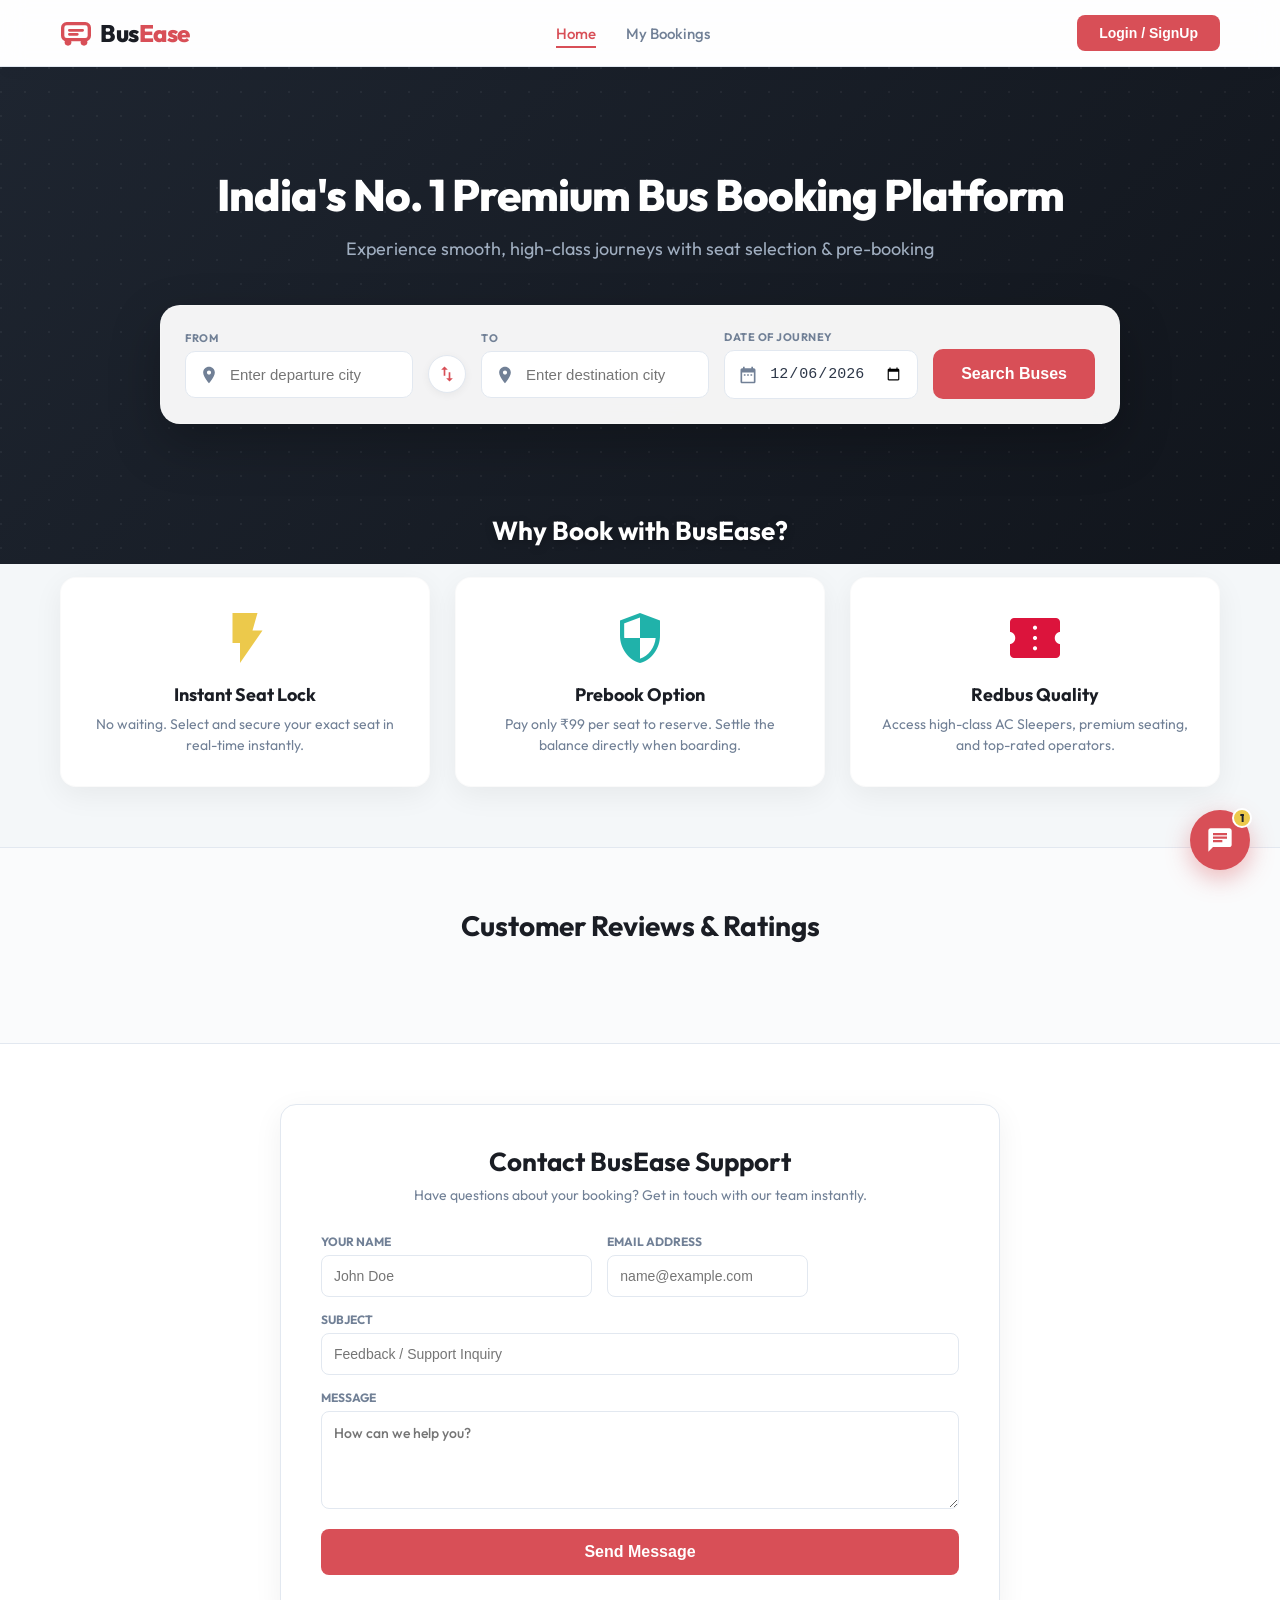
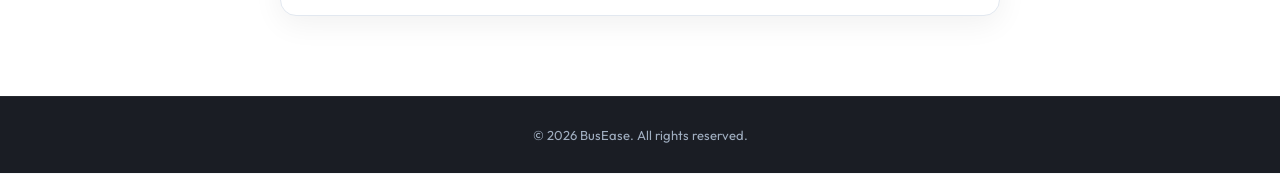
==== src/main/resources/static/index.html @ 478fc061 "Initial commit: BusEase Bus Booking System" ====
<!DOCTYPE html>
<html lang="en">

<head>
    <meta charset="UTF-8">
    <meta name="viewport" content="width=device-width, initial-scale=1.0">
    <title>BusEase | Premium Bus Booking & Reservations</title>
    <link rel="icon" type="image/svg+xml" href="data:image/svg+xml,%3Csvg xmlns='http://www.w3.org/2000/svg' viewBox='0 0 24 24'%3E%3Crect x='2' y='5' width='20' height='12' rx='3' fill='none' stroke='%23d84f57' stroke-width='2.5'/%3E%3Ccircle cx='6' cy='19' r='2.5' fill='%23d84f57'/%3E%3Ccircle cx='18' cy='19' r='2.5' fill='%23d84f57'/%3E%3Cpath d='M7 10h10M7 13h6' stroke='%23d84f57' stroke-width='2' stroke-linecap='round'/%3E%3C/svg%3E" />
    <!-- Google Fonts -->
    <link rel="preconnect" href="https://fonts.googleapis.com">
    <link rel="preconnect" href="https://fonts.gstatic.com" crossorigin>
    <link href="https://fonts.googleapis.com/css2?family=Outfit:wght@300;400;500;600;700;800&display=swap"
        rel="stylesheet">
    <link rel="stylesheet" href="style.css">
    <link rel="stylesheet"
        href="https://fonts.googleapis.com/css2?family=Material+Symbols+Outlined:opsz,wght,FILL,GRAD@20..48,100..700,0..1,-50..200" />
</head>

<body>
    <!-- Premium Glowing Top Bar -->
    <header class="main-header">
        <div class="header-container">
            <div class="logo" onclick="app.showView('home')">
                <svg viewBox="0 0 24 24" width="32" height="32" class="logo-icon">
                    <rect x="2" y="5" width="20" height="12" rx="3" fill="none" stroke="currentColor"
                        stroke-width="2.5" />
                    <circle cx="6" cy="19" r="2.5" fill="currentColor" />
                    <circle cx="18" cy="19" r="2.5" fill="currentColor" />
                    <path d="M7 10h10M7 13h6" stroke="currentColor" stroke-width="2" stroke-linecap="round" />
                </svg>
                <span class="logo-text">Bus<span>Ease</span></span>
            </div>

            <nav class="nav-links">
                <a href="#" class="nav-link active" onclick="app.showView('home')">Home</a>
                <a href="#" class="nav-link" onclick="app.showView('my-bookings')">My Bookings</a>
                <a href="#" class="nav-link admin-link" id="admin-nav-link" onclick="app.showView('admin-dashboard')"
                    style="display: none;">Admin Portal</a>
            </nav>

            <div class="user-menu" id="user-menu-area">
                <button class="btn btn-primary" onclick="app.openAuthModal('login')">Login / SignUp</button>
            </div>
        </div>
    </header>

    <!-- Main Dynamic Content Area -->
    <main id="app-container">

        <!-- ================= HOME / SEARCH VIEW ================= -->
        <section id="view-home" class="app-view active">
            <div class="hero-section">
                <div class="hero-bg-overlay"></div>
                <div class="hero-content">
                    <h1>India's No. 1 Premium Bus Booking Platform</h1>
                    <p>Experience smooth, high-class journeys with seat selection & pre-booking</p>

                    <!-- Search Widget -->
                    <div class="search-widget-wrapper">
                        <form id="search-form" class="search-form" onsubmit="app.handleSearch(event)">
                            <div class="search-input-group">
                                <label for="search-from">From</label>
                                <div class="input-with-icon">
                                    <svg viewBox="0 0 24 24" class="input-icon">
                                        <path
                                            d="M12 2C8.13 2 5 5.13 5 9c0 5.25 7 13 7 13s7-7.75 7-13c0-3.87-3.13-7-7-7zm0 9.5c-1.38 0-2.5-1.12-2.5-2.5s1.12-2.5 2.5-2.5 2.5 1.12 2.5 2.5-1.12 2.5-2.5 2.5z"
                                            fill="currentColor" />
                                    </svg>
                                    <input type="text" id="search-from" placeholder="Enter departure city"
                                        autocomplete="off" required>
                                </div>
                                <div id="from-suggestions" class="suggestions-dropdown"></div>
                            </div>

                            <div class="search-swap-btn" onclick="app.swapCities()">
                                <svg viewBox="0 0 24 24" width="20" height="20">
                                    <path d="M16 17.01V10h-2v7.01h-3L15 21l4-3.99h-3zM9 3L5 6.99h3V14h2V6.99h3L9 3z"
                                        fill="currentColor" />
                                </svg>
                            </div>

                            <div class="search-input-group">
                                <label for="search-to">To</label>
                                <div class="input-with-icon">
                                    <svg viewBox="0 0 24 24" class="input-icon">
                                        <path
                                            d="M12 2C8.13 2 5 5.13 5 9c0 5.25 7 13 7 13s7-7.75 7-13c0-3.87-3.13-7-7-7zm0 9.5c-1.38 0-2.5-1.12-2.5-2.5s1.12-2.5 2.5-2.5 2.5 1.12 2.5 2.5-1.12 2.5-2.5 2.5z"
                                            fill="currentColor" />
                                    </svg>
                                    <input type="text" id="search-to" placeholder="Enter destination city"
                                        autocomplete="off" required>
                                </div>
                                <div id="to-suggestions" class="suggestions-dropdown"></div>
                            </div>

                            <div class="search-input-group">
                                <label for="search-date">Date of Journey</label>
                                <div class="input-with-icon">
                                    <svg viewBox="0 0 24 24" class="input-icon">
                                        <path
                                            d="M9 11H7v2h2v-2zm4 0h-2v2h2v-2zm4 0h-2v2h2v-2zm2-7h-1V2h-2v2H8V2H6v2H5c-1.11 0-1.99.9-1.99 2L3 20c0 1.1.89 2 2 2h14c1.1 0 2-.9 2-2V6c0-1.1-.9-2-2-2zm0 16H5V9h14v11z"
                                            fill="currentColor" />
                                    </svg>
                                    <input type="date" id="search-date" required>
                                </div>
                            </div>

                            <button type="submit" class="btn btn-search">Search Buses</button>
                        </form>
                    </div>
                </div>
            </div>

            <!-- Features / Offers Section -->
            <div class="offers-container">
                <h2 class="section-title">Why Book with BusEase?</h2>
                <div class="features-grid">
                    <div class="feature-card">
                        <span class="material-symbols-outlined feature-icon icon-flash">
                            flash_on
                        </span>
                        <h3>Instant Seat Lock</h3>
                        <p>No waiting. Select and secure your exact seat in real-time instantly.</p>
                    </div>
                    <div class="feature-card">
                        <span class="material-symbols-outlined feature-icon icon-security">
                            security
                        </span>
                        <h3>Prebook Option</h3>
                        <p>Pay only ₹99 per seat to reserve. Settle the balance directly when boarding.</p>
                    </div>
                    <div class="feature-card">
                        <span class="material-symbols-outlined feature-icon icon-quality">
                            confirmation_number
                        </span>
                        <h3>Redbus Quality</h3>
                        <p>Access high-class AC Sleepers, premium seating, and top-rated operators.</p>
                    </div>
                </div>
            </div>

            <!-- Testimonials Section -->
            <div class="testimonials-section">
                <h2 class="home-section-title">Customer Reviews & Ratings</h2>
                <div class="testimonials-slider" id="homepage-feedback-list">
                    <!-- Populated dynamically from API -->
                </div>
            </div>

            <!-- Contact Us Section -->
            <div class="contact-section">
                <div class="contact-card glass-card">
                    <div class="contact-header">
                        <h2>Contact BusEase Support</h2>
                        <p>Have questions about your booking? Get in touch with our team instantly.</p>
                    </div>
                    <form onsubmit="app.handleContactSubmit(event)">
                        <div class="form-grid">
                            <div class="form-group">
                                <label>Your Name</label>
                                <input type="text" id="contact-name" placeholder="John Doe" required>
                            </div>
                            <div class="form-group">
                                <label>Email Address</label>
                                <input type="email" id="contact-user-email" placeholder="name@example.com" required>
                            </div>
                        </div>
                        <div class="form-group" style="margin-top: 15px;">
                            <label>Subject</label>
                            <input type="text" id="contact-subject" placeholder="Feedback / Support Inquiry" required>
                        </div>
                        <div class="form-group" style="margin-top: 15px;">
                            <label>Message</label>
                            <textarea id="contact-message" rows="4" placeholder="How can we help you?" required
                                style="width: 100%; padding: 12px; border-radius: 8px; border: 1px solid var(--border-color); font-family: inherit; font-size: 14px; font-weight: 500; color: var(--text-main); outline: none;"></textarea>
                        </div>
                        <button type="submit" class="btn btn-primary btn-block" style="margin-top: 20px;">Send
                            Message</button>
                    </form>
                </div>
            </div>
        </section>

        <!-- ================= SEARCH RESULTS VIEW ================= -->
        <section id="view-results" class="app-view">
            <div class="results-page-container">
                <!-- Filters Sidebar -->
                <aside class="filters-sidebar">
                    <div class="sidebar-header">
                        <h3>Filters</h3>
                        <button class="btn-clear-filters" onclick="app.clearFilters()">Clear All</button>
                    </div>

                    <div class="filter-group">
                        <h4>Departure Time</h4>
                        <label class="checkbox-container">Night / Early Morning (12 AM - 6 AM)
                            <input type="checkbox" value="night" class="filter-time" onchange="app.applyFilters()">
                            <span class="checkmark"></span>
                        </label>
                        <label class="checkbox-container">Morning Session (6 AM - 12 PM)
                            <input type="checkbox" value="morning" class="filter-time" onchange="app.applyFilters()">
                            <span class="checkmark"></span>
                        </label>
                        <label class="checkbox-container">Afternoon Session (12 PM - 6 PM)
                            <input type="checkbox" value="afternoon" class="filter-time" onchange="app.applyFilters()">
                            <span class="checkmark"></span>
                        </label>
                        <label class="checkbox-container">Evening Session (6 PM - 12 AM)
                            <input type="checkbox" value="evening" class="filter-time" onchange="app.applyFilters()">
                            <span class="checkmark"></span>
                        </label>
                    </div>

                    <div class="filter-group">
                        <h4>Bus Class</h4>
                        <label class="checkbox-container">AC Sleeper
                            <input type="checkbox" value="A/C Sleeper" class="filter-type"
                                onchange="app.applyFilters()">
                            <span class="checkmark"></span>
                        </label>
                        <label class="checkbox-container">AC Seater
                            <input type="checkbox" value="A/C Seater" class="filter-type" onchange="app.applyFilters()">
                            <span class="checkmark"></span>
                        </label>
                        <label class="checkbox-container">Non-AC Sleeper
                            <input type="checkbox" value="Non-A/C Sleeper" class="filter-type"
                                onchange="app.applyFilters()">
                            <span class="checkmark"></span>
                        </label>
                        <label class="checkbox-container">Non-AC Seater
                            <input type="checkbox" value="Non-A/C Seater" class="filter-type"
                                onchange="app.applyFilters()">
                            <span class="checkmark"></span>
                        </label>
                    </div>

                    <div class="filter-group">
                        <h4>Bus Operators</h4>
                        <div id="operator-filter-list">
                            <!-- Populated dynamically -->
                        </div>
                    </div>

                    <div class="filter-group">
                        <h4>Price Range</h4>
                        <input type="range" id="filter-price-slider" min="300" max="3000" step="50" value="3000"
                            oninput="app.updatePriceDisplay(this.value)" onchange="app.applyFilters()">
                        <div class="price-display-wrapper">
                            <span>₹300</span>
                            <span id="price-limit-label">₹3000</span>
                        </div>
                    </div>
                </aside>

                <!-- Search Result List -->
                <div class="results-main">
                    <div class="results-meta">
                        <h2 id="results-heading">Buses from Source to Destination</h2>
                        <span id="results-count">0 buses found</span>
                    </div>

                    <div id="bus-list" class="bus-list">
                        <!-- Bus Cards will be injected dynamically -->
                    </div>
                </div>
            </div>
        </section>

        <!-- ================= BOOKING & DETAILS VIEW ================= -->
        <section id="view-booking" class="app-view">
            <div class="booking-page-container">
                <div class="booking-left">
                    <!-- Passenger Info Card -->
                    <div class="glass-card passenger-info-card">
                        <h2>Passenger Details</h2>
                        <p class="subtitle">Please enter name and age as printed on government ID card.</p>

                        <form id="booking-passenger-form">
                            <div id="passenger-inputs-container">
                                <!-- Passenger inputs dynamically generated here -->
                            </div>
                        </form>
                    </div>

                    <!-- Contact Details Card -->
                    <div class="glass-card contact-info-card">
                        <h2>Contact Details</h2>
                        <div class="form-grid">
                            <div class="form-group">
                                <label for="contact-email">Email Address</label>
                                <input type="email" id="contact-email" placeholder="email@example.com" required>
                            </div>
                            <div class="form-group">
                                <label for="contact-phone">Phone Number</label>
                                <input type="tel" id="contact-phone" placeholder="9876543210" required>
                            </div>
                        </div>
                    </div>

                    <!-- Booking Option/Payment type selection -->
                    <div class="glass-card booking-option-card">
                        <h2>Choose Booking Option</h2>
                        <div class="booking-option-grid">
                            <div class="booking-option-item active" id="opt-pay-full"
                                onclick="app.setBookingType('FULL')">
                                <div class="option-radio">
                                    <div class="radio-inner"></div>
                                </div>
                                <div class="option-details">
                                    <h3>Pay Full Amount</h3>
                                    <p>Pay 100% now via secure checkout. No outstanding bills.</p>
                                </div>
                            </div>

                            <div class="booking-option-item" id="opt-pay-prebook"
                                onclick="app.setBookingType('PREBOOK')">
                                <div class="option-radio">
                                    <div class="radio-inner"></div>
                                </div>
                                <div class="option-details">
                                    <h3>Prebook (Pay ₹99 / seat now)</h3>
                                    <p>Confirm booking with a small deposit. Settle balance on boarding.</p>
                                </div>
                            </div>
                        </div>
                    </div>
                </div>

                <div class="booking-right">
                    <!-- Fare Breakup Summary Card -->
                    <div class="glass-card fare-summary-card">
                        <h2>Fare Breakup</h2>
                        <div class="fare-row">
                            <span id="fare-base-label">Base Fare (1 Seat)</span>
                            <span id="fare-base-val">₹0.00</span>
                        </div>
                        <div class="fare-row">
                            <span>Taxes & GST (18%)</span>
                            <span id="fare-gst-val">₹0.00</span>
                        </div>
                        <div class="fare-row">
                            <span>Booking Fee</span>
                            <span id="fare-fee-val">₹25.00</span>
                        </div>

                        <div class="divider"></div>

                        <div class="fare-row total">
                            <span>Total Ticket Fare</span>
                            <span id="fare-total-val">₹0.00</span>
                        </div>

                        <!-- Coupon Discount Code Section -->
                        <div class="coupon-section-box">
                            <div class="divider" style="margin: 10px 0;"></div>
                            <div class="coupon-input-wrapper" style="display: flex; gap: 8px; margin-bottom: 10px;">
                                <input type="text" id="coupon-code-input" placeholder="Coupon Code"
                                    style="text-transform: uppercase; flex: 1; padding: 8px 12px; border-radius: 6px; border: 1px solid var(--border-color); font-size: 13px;">
                                <button class="btn btn-secondary" onclick="app.applyCouponCode()"
                                    style="padding: 8px 16px; font-size: 13px;">Apply</button>
                            </div>
                            <div id="coupon-applied-message" class="coupon-msg"
                                style="font-size: 12px; font-weight: 600; margin-bottom: 10px; display: none;"></div>
                            <div class="available-coupons" style="font-size: 11px; margin-top: 5px;">
                                <span
                                    style="font-weight: 700; color: var(--text-muted); display: block; margin-bottom: 4px;">Promo
                                    Codes:</span>
                                <div class="coupon-badges" style="display: flex; flex-wrap: wrap; gap: 6px;">
                                    <span class="coupon-badge" onclick="app.selectCoupon('FIRSTBUS')"
                                        style="background: #edf2f7; padding: 3px 8px; border-radius: 4px; cursor: pointer; color: var(--text-main); font-weight: 600; border: 1px dashed #cbd5e0;">FIRSTBUS</span>
                                    <span class="coupon-badge" onclick="app.selectCoupon('BUSEASE10')"
                                        style="background: #edf2f7; padding: 3px 8px; border-radius: 4px; cursor: pointer; color: var(--text-main); font-weight: 600; border: 1px dashed #cbd5e0;">BUSEASE10</span>
                                    <span class="coupon-badge" onclick="app.selectCoupon('SAVE150')"
                                        style="background: #edf2f7; padding: 3px 8px; border-radius: 4px; cursor: pointer; color: var(--text-main); font-weight: 600; border: 1px dashed #cbd5e0;">SAVE150</span>
                                </div>
                            </div>
                        </div>

                        <!-- Payment option details -->
                        <div class="prebook-breakdown" id="prebook-summary-box" style="display: none;">
                            <div class="fare-row highlight">
                                <span>Payable Now (Token)</span>
                                <span id="fare-payable-now">₹0.00</span>
                            </div>
                            <div class="fare-row outstanding">
                                <span>Pay on Boarding</span>
                                <span id="fare-payable-later">₹0.00</span>
                            </div>
                        </div>

                        <button class="btn btn-primary btn-block btn-pay" onclick="app.proceedToPayment()">Proceed to
                            Payment</button>
                    </div>
                </div>
            </div>
        </section>

        <!-- ================= MOCK PAYMENT GATEWAY ================= -->
        <div id="payment-gateway-modal" class="modal-overlay">
            <div class="payment-gateway-container">
                <div class="payment-gateway-header">
                    <div class="brand">
                        <svg viewBox="0 0 24 24" width="24" height="24" fill="none" stroke="currentColor"
                            stroke-width="2.5">
                            <path
                                d="M12 2C6.48 2 2 6.48 2 12s4.48 10 10 10 10-4.48 10-10S17.52 2 12 2zm1 15h-2v-6h2v6zm0-8h-2V7h2v2z" />
                        </svg>
                        <span>BusEasePay Secure Gateway</span>
                    </div>
                    <div class="amount-due">
                        <span>Amount to Pay</span>
                        <h2 id="payment-modal-amount">₹0.00</h2>
                    </div>
                </div>

                <div class="payment-body">
                    <!-- Left Tab Options -->
                    <div class="payment-tabs">
                        <div class="payment-tab active" onclick="app.switchPaymentTab('card')">💳 Credit / Debit Card
                        </div>
                        <div class="payment-tab" onclick="app.switchPaymentTab('upi')">📱 UPI / QR Code</div>
                        <div class="payment-tab" onclick="app.switchPaymentTab('net')">🏦 Net Banking</div>
                        <div class="payment-tab" onclick="app.switchPaymentTab('wallet')">💼 Wallets</div>
                    </div>

                    <!-- Right Tab Contents -->
                    <div class="payment-contents">
                        <!-- Card Form -->
                        <div class="payment-content active" id="pay-content-card">
                            <div class="credit-card-preview" id="credit-card-preview">
                                <div class="card-chip"></div>
                                <div class="card-number" id="card-preview-number">•••• •••• •••• ••••</div>
                                <div class="card-row">
                                    <div class="card-holder" id="card-preview-holder">NAME ON CARD</div>
                                    <div class="card-expiry" id="card-preview-expiry">MM/YY</div>
                                </div>
                            </div>

                            <form class="card-form" onsubmit="app.processPaymentSubmit(event)">
                                <div class="form-group">
                                    <label>Card Number</label>
                                    <input type="text" id="card-num-input" placeholder="4111 2222 3333 4444"
                                        maxlength="19" required oninput="app.updateCardPreviewNum(this.value)">
                                </div>
                                <div class="form-group">
                                    <label>Card Holder Name</label>
                                    <input type="text" id="card-name-input" placeholder="JOHN DOE" required
                                        oninput="app.updateCardPreviewName(this.value)">
                                </div>
                                <div class="form-grid">
                                    <div class="form-group">
                                        <label>Expiry Date</label>
                                        <input type="text" id="card-exp-input" placeholder="MM/YY" maxlength="5"
                                            required oninput="app.updateCardPreviewExpiry(this.value)">
                                    </div>
                                    <div class="form-group">
                                        <label>CVV</label>
                                        <input type="password" id="card-cvv-input" placeholder="•••" maxlength="3"
                                            required>
                                    </div>
                                </div>
                                <button type="submit" class="btn btn-success btn-block">Pay Securely</button>
                            </form>
                        </div>

                        <!-- UPI Tab -->
                        <div class="payment-content" id="pay-content-upi">
                            <div class="upi-box">
                                <p class="qr-info">Scan the QR code using any UPI App (GPay, PhonePe, Paytm)</p>
                                <div class="qr-code-wrapper"
                                    style="display:flex; justify-content:center; align-items:center; background:white; padding:15px; border-radius:12px; border:1px solid var(--border-color); width:200px; height:200px; margin: 0 auto 15px;">
                                    <img id="real-upi-qr" src="" alt="UPI QR Code"
                                        style="width:100%; height:100%; object-fit:contain;">
                                </div>
                                <div class="timer-box">
                                    <span>Session expires in</span>
                                    <span id="upi-timer" class="timer">01:59</span>
                                </div>
                                <div class="divider-text">OR</div>
                                <div class="form-group">
                                    <label>Enter UPI ID</label>
                                    <div class="input-action-group">
                                        <input type="text" id="upi-id-input" placeholder="username@upi">
                                        <button class="btn btn-success" onclick="app.verifyAndPayUPI()">Pay</button>
                                    </div>
                                </div>
                            </div>
                        </div>

                        <!-- Net Banking -->
                        <div class="payment-content" id="pay-content-net">
                            <h3>Popular Banks</h3>
                            <div class="bank-grid">
                                <div class="bank-item" onclick="app.selectBank('SBI')">🏦 SBI</div>
                                <div class="bank-item" onclick="app.selectBank('HDFC')">🏦 HDFC</div>
                                <div class="bank-item" onclick="app.selectBank('ICICI')">🏦 ICICI</div>
                                <div class="bank-item" onclick="app.selectBank('AXIS')">🏦 AXIS</div>
                            </div>
                            <button class="btn btn-success btn-block" onclick="app.processBankPayment()"
                                style="margin-top:20px;">Pay via Net Banking</button>
                        </div>

                        <!-- Wallets -->
                        <div class="payment-content" id="pay-content-wallet">
                            <h3>Select Wallet</h3>
                            <div class="wallet-grid">
                                <label class="wallet-item">
                                    <input type="radio" name="wallet-opt" value="Paytm" checked>
                                    <span>Paytm Wallet</span>
                                </label>
                                <label class="wallet-item">
                                    <input type="radio" name="wallet-opt" value="AmazonPay">
                                    <span>Amazon Pay</span>
                                </label>
                                <label class="wallet-item">
                                    <input type="radio" name="wallet-opt" value="Mobikwik">
                                    <span>Mobikwik</span>
                                </label>
                            </div>
                            <button class="btn btn-success btn-block" onclick="app.processWalletPayment()"
                                style="margin-top:20px;">Pay via Wallet</button>
                        </div>
                    </div>
                </div>
            </div>
        </div>

        <!-- ================= PAYMENT LOADER ================= -->
        <div id="payment-loader-modal" class="modal-overlay">
            <div class="loader-card">
                <div class="spinner-circle"></div>
                <h2 id="loader-title">Processing Payment...</h2>
                <p id="loader-desc">Please do not refresh the page or click back button.</p>
            </div>
        </div>

        <!-- ================= TICKET CONFIRMATION VIEW ================= -->
        <section id="view-ticket" class="app-view">
            <div class="ticket-page-container">
                <div class="success-banner">
                    <div class="success-icon">✓</div>
                    <h2>Booking Confirmed!</h2>
                    <p id="ticket-success-message">Your ticket has been booked successfully.</p>
                </div>

                <!-- Printable Ticket Card -->
                <div class="ticket-card-wrapper" id="printable-ticket">
                    <div class="ticket-top">
                        <div class="ticket-logo">
                            <span class="logo-text">Bus<span>Ease</span></span>
                        </div>
                        <div class="ticket-status-stamp" id="ticket-stamp-type">FULL PAYMENT</div>
                    </div>

                    <div class="ticket-journey-info">
                        <div class="city-box">
                            <h3 id="ticket-source">MUMBAI</h3>
                            <span id="ticket-dep-time">08:00 AM</span>
                        </div>
                        <div class="journey-arrow">
                            <span id="ticket-duration">3h 30m</span>
                            <div class="arrow-line"></div>
                        </div>
                        <div class="city-box right">
                            <h3 id="ticket-destination">PUNE</h3>
                            <span id="ticket-arr-time">11:30 AM</span>
                        </div>
                    </div>

                    <div class="divider-dashed"></div>

                    <div class="ticket-grid">
                        <div class="ticket-info-item">
                            <span>Travel Date</span>
                            <strong id="ticket-date">July 10, 2026</strong>
                        </div>
                        <div class="ticket-info-item">
                            <span>Bus Operator</span>
                            <strong id="ticket-bus-number">IN-45-XX-1122 (VRL Travels)</strong>
                        </div>
                        <div class="ticket-info-item">
                            <span>Booking ID</span>
                            <strong id="ticket-booking-id">BB-1002345</strong>
                        </div>
                        <div class="ticket-info-item">
                            <span>Payment Transaction ID</span>
                            <strong id="ticket-tx-id">TXN-4829103</strong>
                        </div>
                    </div>

                    <div class="divider-dashed"></div>

                    <div class="ticket-passenger-section">
                        <h4>Passenger & Seat Summary</h4>
                        <table class="passenger-ticket-table">
                            <thead>
                                <tr>
                                    <th>Name</th>
                                    <th>Age / Gender</th>
                                    <th>Seat Number</th>
                                </tr>
                            </thead>
                            <tbody id="ticket-passenger-rows">
                                <!-- Populated dynamically -->
                            </tbody>
                        </table>
                    </div>

                    <div class="divider-dashed"></div>

                    <div class="ticket-footer-calculations">
                        <div class="calc-row">
                            <span>Total Ticket Value</span>
                            <strong id="ticket-total-fare">₹0.00</strong>
                        </div>
                        <div class="calc-row">
                            <span>Paid Online</span>
                            <strong id="ticket-amount-paid" class="text-success">₹0.00</strong>
                        </div>
                        <div class="calc-row highlight" id="ticket-due-row" style="display: none;">
                            <span>Balance to pay on Boarding</span>
                            <strong id="ticket-amount-due" class="text-warning">₹0.00</strong>
                        </div>
                    </div>

                    <div class="ticket-barcode-section">
                        <div class="barcode-graphics">
                            <div class="bar"></div>
                            <div class="bar thin"></div>
                            <div class="bar"></div>
                            <div class="bar fat"></div>
                            <div class="bar thin"></div>
                            <div class="bar"></div>
                            <div class="bar fat"></div>
                            <div class="bar thin"></div>
                            <div class="bar"></div>
                            <div class="bar fat"></div>
                            <div class="bar thin"></div>
                            <div class="bar"></div>
                        </div>
                        <p class="ticket-instructions">Please show this ticket on your mobile device at the time of
                            boarding.</p>
                    </div>
                </div>

                <!-- Customer Feedback Form Section -->
                <div class="glass-card ticket-feedback-card" style="margin-top: 30px;" id="feedback-form-card">
                    <h3>Share Your Journey Experience</h3>
                    <p style="font-size:13px; color:var(--text-muted); margin-bottom:15px;">Your feedback helps us
                        maintain premium class services.</p>
                    <form onsubmit="app.handleFeedbackSubmit(event)">
                        <div class="rating-stars-input"
                            style="margin-bottom: 15px; display:flex; gap:8px; align-items:center;">
                            <span style="font-size:14px; font-weight:600; color:var(--text-muted);">Rating:</span>
                            <div class="stars-row"
                                style="display:flex; gap:4px; color:#e2e8f0; cursor:pointer; font-size:24px; line-height: 1;">
                                <span class="star-opt" data-rating="1" onclick="app.setRatingValue(1)"
                                    style="transition: color 0.2s;">★</span>
                                <span class="star-opt" data-rating="2" onclick="app.setRatingValue(2)"
                                    style="transition: color 0.2s;">★</span>
                                <span class="star-opt" data-rating="3" onclick="app.setRatingValue(3)"
                                    style="transition: color 0.2s;">★</span>
                                <span class="star-opt" data-rating="4" onclick="app.setRatingValue(4)"
                                    style="transition: color 0.2s;">★</span>
                                <span class="star-opt active" data-rating="5" onclick="app.setRatingValue(5)"
                                    style="transition: color 0.2s; color:#ecc94b;">★</span>
                            </div>
                            <input type="hidden" id="feedback-rating-val" value="5">
                        </div>
                        <div class="form-group">
                            <label>Write Comment</label>
                            <textarea id="feedback-comment-input" rows="3"
                                placeholder="Tell us about the driver comfort, timing cleanliness, etc..." required
                                style="width:100%; padding:10px; border-radius:6px; border:1px solid var(--border-color); font-family:inherit; outline:none; font-size:14px; font-weight: 500; color: var(--text-main);"></textarea>
                        </div>
                        <button type="submit" class="btn btn-primary"
                            style="margin-top: 15px; width:fit-content; padding: 10px 24px;">Submit Feedback</button>
                    </form>
                </div>

                <div class="ticket-actions">
                    <button class="btn btn-secondary" onclick="window.print()">🖨️ Print Ticket</button>
                    <button class="btn btn-primary" onclick="app.showView('home')">Book Another Ticket</button>
                </div>
            </div>
        </section>

        <!-- ================= USER PROFILE / BOOKINGS VIEW ================= -->
        <section id="view-my-bookings" class="app-view">
            <div class="dashboard-page-container">
                <div class="dashboard-sidebar">
                    <div class="user-profile-badge">
                        <div class="avatar" id="avatar-letters">JD</div>
                        <h3 id="profile-name">John Doe</h3>
                        <span id="profile-email">john@gmail.com</span>
                    </div>
                    <div class="dash-menu">
                        <div class="dash-menu-item active" onclick="app.switchDashTab('history')">🎟️ Booking History
                        </div>
                        <div class="dash-menu-item" onclick="app.logout()">logout</div>
                    </div>
                </div>

                <div class="dashboard-content">
                    <h2>My Booking History</h2>
                    <div id="booking-history-list" class="booking-history-list">
                        <!-- Populated dynamically with past/future bookings -->
                    </div>
                </div>
            </div>
        </section>

        <!-- ================= ADMIN PORTAL VIEW ================= -->
        <section id="view-admin-dashboard" class="app-view">
            <div class="admin-page-container">
                <div class="admin-dashboard-header">
                    <h2>Admin Management Dashboard</h2>
                    <p class="subtitle">Real-time occupancy rates, revenues calculations, and bus operations.</p>
                </div>

                <!-- Stats Grid -->
                <div class="admin-stats-grid">
                    <div class="stat-card">
                        <div class="stat-icon">📈</div>
                        <div class="stat-details">
                            <span>Total Bookings</span>
                            <h2 id="admin-stat-bookings">0</h2>
                        </div>
                    </div>
                    <div class="stat-card">
                        <div class="stat-icon">💰</div>
                        <div class="stat-details">
                            <span>Collected Revenue</span>
                            <h2 id="admin-stat-collected">₹0.00</h2>
                        </div>
                    </div>
                    <div class="stat-card">
                        <div class="stat-icon">⏳</div>
                        <div class="stat-details">
                            <span>Outstanding (Pay on Board)</span>
                            <h2 id="admin-stat-outstanding">₹0.00</h2>
                        </div>
                    </div>
                    <div class="stat-card">
                        <div class="stat-icon">🚌</div>
                        <div class="stat-details">
                            <span>Active Buses</span>
                            <h2 id="admin-stat-buses">0</h2>
                        </div>
                    </div>
                    <div class="stat-card">
                        <div class="stat-icon">📊</div>
                        <div class="stat-details">
                            <span>Occupancy Rate</span>
                            <h2 id="admin-stat-occupancy">0%</h2>
                        </div>
                    </div>
                </div>

                <!-- Admin Tabs -->
                <div class="admin-tabs">
                    <button class="btn btn-secondary active" id="btn-admin-tab-buses"
                        onclick="app.switchAdminTab('buses')">Bus Seating Status</button>
                    <button class="btn btn-secondary" id="btn-admin-tab-bookings"
                        onclick="app.switchAdminTab('bookings')">All Customer Bookings</button>
                    <button class="btn btn-secondary" id="btn-admin-tab-users"
                        onclick="app.switchAdminTab('users')">Registered Users</button>
                    <button class="btn btn-secondary" id="btn-admin-tab-feedbacks"
                        onclick="app.switchAdminTab('feedbacks')">Customer Feedbacks</button>
                </div>

                <!-- Admin Bus Status Tab -->
                <div class="admin-tab-content active" id="admin-content-buses">
                    <div class="table-actions">
                        <h3>Operating Fleet Seats Details</h3>
                        <button class="btn btn-primary" onclick="app.openAddBusModal()">+ Add New Bus</button>
                    </div>
                    <div class="table-wrapper">
                        <table class="admin-table">
                            <thead>
                                <tr>
                                    <th>Bus Number</th>
                                    <th>Operator Name</th>
                                    <th>Bus Type</th>
                                    <th>Total Seats</th>
                                    <th>Booked Seats</th>
                                    <th>Available Seats</th>
                                    <th>Base Fare</th>
                                    <th>Rating</th>
                                </tr>
                            </thead>
                            <tbody id="admin-bus-rows">
                                <!-- Populated dynamically -->
                            </tbody>
                        </table>
                    </div>
                </div>

                <!-- Admin Bookings Tab -->
                <div class="admin-tab-content" id="admin-content-bookings">
                    <h3>All System Bookings</h3>
                    <div class="table-wrapper">
                        <table class="admin-table">
                            <thead>
                                <tr>
                                    <th>Booking ID</th>
                                    <th>Customer</th>
                                    <th>Journey Date</th>
                                    <th>Route</th>
                                    <th>Seats Booked</th>
                                    <th>Fare Type</th>
                                    <th>Paid Online</th>
                                    <th>Outstanding</th>
                                    <th>Status</th>
                                    <th>Action</th>
                                </tr>
                            </thead>
                            <tbody id="admin-booking-rows">
                                <!-- Populated dynamically -->
                            </tbody>
                        </table>
                    </div>
                </div>

                <!-- Admin Registered Users Tab -->
                <div class="admin-tab-content" id="admin-content-users">
                    <h3>Registered Customers Log</h3>
                    <div class="table-wrapper">
                        <table class="admin-table">
                            <thead>
                                <tr>
                                    <th>User ID</th>
                                    <th>Name</th>
                                    <th>Email</th>
                                    <th>Phone</th>
                                    <th>OAuth Provider</th>
                                    <th>Account Created</th>
                                    <th>Role</th>
                                </tr>
                            </thead>
                            <tbody id="admin-user-rows">
                                <!-- Populated dynamically -->
                            </tbody>
                        </table>
                    </div>
                </div>

                <!-- Admin Customer Feedbacks Tab -->
                <div class="admin-tab-content" id="admin-content-feedbacks">
                    <h3>Customer Feedbacks Log</h3>
                    <div class="table-wrapper">
                        <table class="admin-table">
                            <thead>
                                <tr>
                                    <th>Review ID</th>
                                    <th>Name</th>
                                    <th>Email Address</th>
                                    <th>Rating</th>
                                    <th>Feedback Comments</th>
                                    <th>Submitted Date</th>
                                </tr>
                            </thead>
                            <tbody id="admin-feedback-rows">
                                <!-- Populated dynamically -->
                            </tbody>
                        </table>
                    </div>
                </div>
            </div>
        </section>

    </main>

    <!-- Footer -->
    <footer class="main-footer">
        <p>&copy; 2026 BusEase. All rights reserved.</p>
    </footer>

    <!-- ================= ADD BUS MODAL ================= -->
    <div id="add-bus-modal" class="modal-overlay">
        <div class="glass-card modal-card">
            <div class="modal-header">
                <h2>Add New Operating Bus</h2>
                <span class="close-btn" onclick="app.closeAddBusModal()">&times;</span>
            </div>
            <form onsubmit="app.handleAddBusSubmit(event)">
                <div class="form-group">
                    <label for="new-bus-number">Bus Number</label>
                    <input type="text" id="new-bus-number" placeholder="e.g. IN-12-AB-5678" required>
                </div>
                <div class="form-group">
                    <label for="new-operator-name">Operator Name</label>
                    <input type="text" id="new-operator-name" placeholder="e.g. SRS Travels" required>
                </div>
                <div class="form-group">
                    <label for="new-bus-type">Bus Class</label>
                    <select id="new-bus-type" required>
                        <option value="A/C Sleeper (2+1)">A/C Sleeper (2+1)</option>
                        <option value="A/C Seater (2+2)">A/C Seater (2+2)</option>
                        <option value="Non-A/C Sleeper (2+1)">Non-A/C Sleeper (2+1)</option>
                        <option value="Non-A/C Seater (2+2)">Non-A/C Seater (2+2)</option>
                    </select>
                </div>
                <div class="form-grid">
                    <div class="form-group">
                        <label for="new-total-seats">Total Seats</label>
                        <input type="number" id="new-total-seats" value="36" min="10" max="60" required>
                    </div>
                    <div class="form-group">
                        <label for="new-bus-price">Base Seat Price (₹)</label>
                        <input type="number" id="new-bus-price" placeholder="800" min="200" required>
                    </div>
                </div>
                <button type="submit" class="btn btn-primary btn-block">Add Bus to Fleet</button>
            </form>
        </div>
    </div>

    <!-- ================= AUTH MODAL (LOGIN/SIGNUP) ================= -->
    <div id="auth-modal" class="modal-overlay">
        <div class="auth-modal-card">
            <span class="close-btn" onclick="app.closeAuthModal()">&times;</span>

            <div class="auth-tabs">
                <button class="auth-tab active" id="tab-login" onclick="app.switchAuthTab('login')">Login</button>
                <button class="auth-tab" id="tab-signup" onclick="app.switchAuthTab('signup')">Sign Up</button>
            </div>

            <!-- Login Form -->
            <div class="auth-content active" id="auth-content-login">
                <form onsubmit="app.handleLocalLogin(event)">
                    <div class="form-group">
                        <label>Email Address</label>
                        <input type="email" id="login-email" placeholder="name@example.com" required
                            autocomplete="email">
                    </div>
                    <div class="form-group">
                        <label>Password</label>
                        <input type="password" id="login-password" placeholder="••••••••" required
                            autocomplete="current-password">
                    </div>
                    <div style="text-align: right; margin-top: -8px; margin-bottom: 15px;">
                        <a href="#"
                            style="font-size: 13px; color: var(--primary); font-weight: 600; text-decoration: none;"
                            onclick="app.showForgotPasswordForm(event)">Forgot Password?</a>
                    </div>
                    <button type="submit" class="btn btn-primary btn-block">Log In</button>
                </form>

                <div class="social-login-separator">
                    <span>Or log in with</span>
                </div>

                <div class="social-login-grid">
                    <button class="social-btn social-google" onclick="app.handleSocialLoginReal('Google')">
                        <svg viewBox="0 0 24 24" width="20" height="20" class="social-icon">
                            <path
                                d="M22.56 12.25c0-.78-.07-1.53-.2-2.25H12v4.26h5.92c-.26 1.37-1.04 2.53-2.21 3.31v2.77h3.57c2.08-1.92 3.28-4.74 3.28-8.09z"
                                fill="#4285F4" />
                            <path
                                d="M12 23c2.97 0 5.46-.98 7.28-2.66l-3.57-2.77c-.98.66-2.23 1.06-3.71 1.06-2.86 0-5.29-1.93-6.16-4.53H2.18v2.84C3.99 20.53 7.7 23 12 23z"
                                fill="#34A853" />
                            <path
                                d="M5.84 14.09c-.22-.66-.35-1.36-.35-2.09s.13-1.43.35-2.09V7.06H2.18C1.43 8.55 1 10.22 1 12s.43 3.45 1.18 4.94l2.85-2.22c-.62-.63-1.07-1.39-1.21-2.22z"
                                fill="#FBBC05" />
                            <path
                                d="M12 5.38c1.62 0 3.06.56 4.21 1.64l3.15-3.15C17.45 2.09 14.97 1 12 1 7.7 1 3.99 3.47 2.18 7.06l3.66 2.84c.87-2.6 3.3-4.53 6.16-4.53z"
                                fill="#EA4335" />
                        </svg>
                        Continue with Google
                    </button>
                    <button class="social-btn social-apple" onclick="app.handleSocialLoginReal('Apple')">
                        <svg viewBox="0 0 24 24" width="20" height="20" class="social-icon">
                            <path
                                d="M18.71 19.5c-.83 1.24-1.71 2.45-3.05 2.47-1.34.03-1.77-.79-3.29-.79-1.53 0-2 .77-3.27.82-1.31.05-2.3-1.32-3.14-2.53C4.25 17 2.94 12.45 4.7 9.39c.87-1.52 2.43-2.48 4.12-2.51 1.28-.02 2.5.87 3.29.87.78 0 2.26-1.07 3.81-.91.65.03 2.47.26 3.64 1.98-.09.06-2.17 1.28-2.15 3.81.03 3.02 2.65 4.03 2.68 4.04-.03.07-.42 1.44-1.38 2.83M15.97 4.17c.66-.81 1.11-1.93.99-3.06-1 .04-2.2.67-2.92 1.51-.64.73-1.2 1.87-1.05 2.98 1.11.09 2.25-.56 2.98-1.43z"
                                fill="#000000" />
                        </svg>
                        Continue with Apple
                    </button>
                    <button class="social-btn social-microsoft" onclick="app.handleSocialLoginReal('Microsoft')">
                        <svg viewBox="0 0 23 23" width="20" height="20" class="social-icon">
                            <path d="M0 0h11v11H0z" fill="#f25022" />
                            <path d="M12 0h11v11H12z" fill="#7fba00" />
                            <path d="M0 12h11v11H0z" fill="#00a4ef" />
                            <path d="M12 12h11v11H12z" fill="#ffb900" />
                        </svg>
                        Continue with Microsoft
                    </button>
                </div>
            </div>

            <!-- Forgot Password Form -->
            <div class="auth-content" id="auth-content-forgot">
                <h3 style="margin-bottom: 8px; font-weight: 700; color: var(--secondary);">Reset Password</h3>
                <p style="font-size: 13px; color: var(--text-muted); margin-bottom: 20px;">Enter your phone number to
                    receive a simulated MFA OTP code.</p>
                <form id="forgot-form" onsubmit="app.handleForgotPasswordSubmit(event)">
                    <div class="form-group">
                        <label>Phone Number</label>
                        <input type="text" id="forgot-phone" placeholder="9876543210" required>
                    </div>
                    <button type="submit" class="btn btn-primary btn-block" style="margin-top: 15px;">Send OTP</button>
                </form>

                <form id="reset-form" onsubmit="app.handleResetPasswordSubmit(event)" style="display: none;">
                    <div class="form-group">
                        <label>Enter 6-Digit OTP (MFA)</label>
                        <input type="text" id="reset-otp" placeholder="123456" maxlength="6" required>
                    </div>
                    <div class="form-group" style="margin-top: 10px;">
                        <label>New Password</label>
                        <input type="password" id="reset-new-password" placeholder="••••••••" required>
                    </div>
                    <button type="submit" class="btn btn-primary btn-block" style="margin-top: 15px;">Reset
                        Password</button>
                </form>

                <div style="text-align: center; margin-top: 20px;">
                    <a href="#"
                        style="font-size: 13px; color: var(--text-muted); font-weight: 600; text-decoration: none;"
                        onclick="app.switchAuthTab('login')">← Back to Login</a>
                </div>
            </div>

            <!-- Signup Form -->
            <div class="auth-content" id="auth-content-signup">
                <form onsubmit="app.handleLocalRegister(event)">
                    <div class="form-group">
                        <label>Full Name</label>
                        <input type="text" id="register-name" placeholder="John Doe" required autocomplete="name">
                    </div>
                    <div class="form-group">
                        <label>Email Address</label>
                        <input type="email" id="register-email" placeholder="name@example.com" required
                            autocomplete="email">
                    </div>
                    <div class="form-group">
                        <label>Phone Number</label>
                        <input type="tel" id="register-phone" placeholder="9876543210" required autocomplete="tel">
                    </div>
                    <div class="form-group">
                        <label>Password</label>
                        <input type="password" id="register-password" placeholder="••••••••" required
                            autocomplete="new-password">
                    </div>
                    <button type="submit" class="btn btn-primary btn-block">Sign Up</button>
                </form>

                <div class="social-login-separator">
                    <span>Or log in with</span>
                </div>

                <div class="social-login-grid">
                    <button class="social-btn social-google" onclick="app.handleSocialLoginReal('Google')">
                        <svg viewBox="0 0 24 24" width="20" height="20" class="social-icon">
                            <path
                                d="M22.56 12.25c0-.78-.07-1.53-.2-2.25H12v4.26h5.92c-.26 1.37-1.04 2.53-2.21 3.31v2.77h3.57c2.08-1.92 3.28-4.74 3.28-8.09z"
                                fill="#4285F4" />
                            <path
                                d="M12 23c2.97 0 5.46-.98 7.28-2.66l-3.57-2.77c-.98.66-2.23 1.06-3.71 1.06-2.86 0-5.29-1.93-6.16-4.53H2.18v2.84C3.99 20.53 7.7 23 12 23z"
                                fill="#34A853" />
                            <path
                                d="M5.84 14.09c-.22-.66-.35-1.36-.35-2.09s.13-1.43.35-2.09V7.06H2.18C1.43 8.55 1 10.22 1 12s.43 3.45 1.18 4.94l2.85-2.22c-.62-.63-1.07-1.39-1.21-2.22z"
                                fill="#FBBC05" />
                            <path
                                d="M12 5.38c1.62 0 3.06.56 4.21 1.64l3.15-3.15C17.45 2.09 14.97 1 12 1 7.7 1 3.99 3.47 2.18 7.06l3.66 2.84c.87-2.6 3.3-4.53 6.16-4.53z"
                                fill="#EA4335" />
                        </svg>
                        Continue with Google
                    </button>
                    <button class="social-btn social-apple" onclick="app.handleSocialLoginReal('Apple')">
                        <svg viewBox="0 0 24 24" width="20" height="20" class="social-icon">
                            <path
                                d="M18.71 19.5c-.83 1.24-1.71 2.45-3.05 2.47-1.34.03-1.77-.79-3.29-.79-1.53 0-2 .77-3.27.82-1.31.05-2.3-1.32-3.14-2.53C4.25 17 2.94 12.45 4.7 9.39c.87-1.52 2.43-2.48 4.12-2.51 1.28-.02 2.5.87 3.29.87.78 0 2.26-1.07 3.81-.91.65.03 2.47.26 3.64 1.98-.09.06-2.17 1.28-2.15 3.81.03 3.02 2.65 4.03 2.68 4.04-.03.07-.42 1.44-1.38 2.83M15.97 4.17c.66-.81 1.11-1.93.99-3.06-1 .04-2.2.67-2.92 1.51-.64.73-1.2 1.87-1.05 2.98 1.11.09 2.25-.56 2.98-1.43z"
                                fill="#000000" />
                        </svg>
                        Continue with Apple
                    </button>
                    <button class="social-btn social-microsoft" onclick="app.handleSocialLoginReal('Microsoft')">
                        <svg viewBox="0 0 23 23" width="20" height="20" class="social-icon">
                            <path d="M0 0h11v11H0z" fill="#f25022" />
                            <path d="M12 0h11v11H12z" fill="#7fba00" />
                            <path d="M0 12h11v11H0z" fill="#00a4ef" />
                            <path d="M12 12h11v11H12z" fill="#ffb900" />
                        </svg>
                        Continue with Microsoft
                    </button>
                </div>
            </div>
        </div>
    </div>

    <!-- ================= MOCK SOCIAL LOGIN POPUP WINDOW ================= -->
    <div id="social-popup-overlay" class="modal-overlay">
        <div class="social-popup-card">
            <div class="popup-top">
                <span id="popup-provider-name">Google</span> Account Sign-In
            </div>
            <div class="popup-body">
                <div class="popup-brand-logo" id="popup-provider-logo">G</div>
                <h2>Sign in to continue to BusEase</h2>
                <p>Choose an account to sign in</p>

                <div class="popup-accounts">
                    <div class="popup-account-row" onclick="app.selectSocialAccount('john@gmail.com', 'John Doe')">
                        <div class="avatar-small">JD</div>
                        <div class="acc-details">
                            <strong>John Doe</strong>
                            <span>john@gmail.com</span>
                        </div>
                    </div>
                    <div class="popup-account-row"
                        onclick="app.selectSocialAccount('guest_user@outlook.com', 'Guest Traveler')">
                        <div class="avatar-small">GT</div>
                        <div class="acc-details">
                            <strong>Guest Traveler</strong>
                            <span>guest_user@outlook.com</span>
                        </div>
                    </div>
                    <div class="popup-account-row"
                        onclick="app.selectSocialAccount('admin@busbooking.com', 'System Admin')">
                        <div class="avatar-small">SA</div>
                        <div class="acc-details">
                            <strong>System Admin</strong>
                            <span>admin@busbooking.com</span>
                        </div>
                    </div>
                </div>
            </div>
            <div class="popup-footer">
                <span>Secure connection via SSL.</span>
                <span class="cancel-link" onclick="app.closeSocialPopup()">Cancel</span>
            </div>
        </div>
    </div>

    <!-- ================= FLOATING CHAT WIDGET ================= -->
    <div class="chat-widget-wrapper">
        <!-- Bubble Button -->
        <div class="chat-bubble" onclick="app.toggleChatWindow()">
            <svg viewBox="0 0 24 24" width="28" height="28" fill="currentColor" style="display:block;">
                <path
                    d="M20 2H4c-1.1 0-1.99.9-1.99 2L2 22l4-4h14c1.1 0 2-.9 2-2V4c0-1.1-.9-2-2-2zM6 9h12v2H6V9zm8 5H6v-2h8v2zm4-6H6V6h12v2z" />
            </svg>
            <span class="chat-badge" id="chat-unread-badge">1</span>
        </div>

        <!-- Chat Panel Window -->
        <div class="chat-panel" id="chat-assistant-panel">
            <div class="chat-panel-header">
                <div class="chat-assistant-avatar">🤖</div>
                <div class="chat-assistant-info">
                    <h4>BusEase Assistant</h4>
                    <span>Active Support Bot</span>
                </div>
                <span class="chat-panel-close" onclick="app.toggleChatWindow()">&times;</span>
            </div>

            <div class="chat-panel-body" id="chat-logs-area">
                <div class="chat-msg bot">
                    <p>Namaste! 🙏 Welcome to BusEase support. How can I assist you today?</p>
                </div>
                <div class="chat-msg bot">
                    <p>Select a quick FAQ topic below or ask your own question:</p>
                    <div class="chat-quick-options">
                        <button class="chat-opt-btn" onclick="app.sendQuickChatMsg('How to prebook a seat?')">How to
                            prebook a seat?</button>
                        <button class="chat-opt-btn" onclick="app.sendQuickChatMsg('What is the refund policy?')">What
                            is the refund policy?</button>
                        <button class="chat-opt-btn"
                            onclick="app.sendQuickChatMsg('Where to apply discount coupons?')">Where to apply discount
                            coupons?</button>
                    </div>
                </div>
            </div>

            <form class="chat-panel-footer" onsubmit="app.handleChatSubmit(event)">
                <input type="text" id="chat-input-msg" placeholder="Type your query..." autocomplete="off">
                <button type="submit" class="btn-chat-send">
                    <svg viewBox="0 0 24 24" width="20" height="20" fill="currentColor">
                        <path d="M2.01 21L23 12 2.01 3 2 10l15 2-15 2z" />
                    </svg>
                </button>
            </form>
        </div>
    </div>

    <script src="app.js"></script>
</body>

</html>
---- src/main/resources/static/style.css ----
/* ==========================================================================
   PREMIUM BUS BOOKING STYLE SYSTEM (redBus & MakeMyTrip Inspired)
   ========================================================================== */

:root {
    --primary: #d84f57;
    --primary-dark: #b83239;
    --secondary: #1a1d24;
    --bg-main: #f4f7f9;
    --card-bg: rgba(255, 255, 255, 0.9);
    --border-color: #e2e8f0;
    --text-main: #2d3748;
    --text-muted: #718096;
    --success: #38a169;
    --warning: #dd6b20;
    --info: #3182ce;
    --glow-shadow: 0 8px 30px rgba(0, 0, 0, 0.06);
    --hover-shadow: 0 12px 40px rgba(216, 79, 87, 0.15);
    --card-radius: 16px;
    --font-sans: 'Outfit', sans-serif;
}

* {
    margin: 0;
    padding: 0;
    box-sizing: border-box;
}

body {
    font-family: var(--font-sans);
    background-color: var(--bg-main);
    color: var(--text-main);
    min-height: 100vh;
    display: flex;
    flex-direction: column;
    overflow-x: hidden;
}

/* ================= HEADER & NAVIGATION ================= */
.main-header {
    position: sticky;
    top: 0;
    z-index: 100;
    background: rgba(255, 255, 255, 0.85);
    backdrop-filter: blur(12px);
    border-bottom: 1px solid var(--border-color);
    box-shadow: 0 4px 20px rgba(0, 0, 0, 0.02);
}

.header-container {
    max-width: 1200px;
    margin: 0 auto;
    padding: 15px 20px;
    display: flex;
    justify-content: space-between;
    align-items: center;
}

.logo {
    display: flex;
    align-items: center;
    gap: 8px;
    cursor: pointer;
    user-select: none;
}

.logo-icon {
    color: var(--primary);
    animation: pulse 2s infinite;
}

.logo-text {
    font-size: 24px;
    font-weight: 800;
    letter-spacing: -0.5px;
    color: var(--secondary);
}

.logo-text span {
    color: var(--primary);
}

.nav-links {
    display: flex;
    gap: 30px;
}

.nav-link {
    text-decoration: none;
    color: var(--text-muted);
    font-weight: 500;
    font-size: 15px;
    transition: all 0.3s ease;
    position: relative;
    padding: 5px 0;
}

.nav-link:hover,
.nav-link.active {
    color: var(--primary);
}

.nav-link::after {
    content: '';
    position: absolute;
    bottom: 0;
    left: 0;
    width: 0;
    height: 2px;
    background-color: var(--primary);
    transition: width 0.3s ease;
}

.nav-link:hover::after,
.nav-link.active::after {
    width: 100%;
}

/* ================= BUTTONS ================= */
.btn {
    padding: 10px 22px;
    border-radius: 8px;
    font-weight: 600;
    font-size: 14px;
    border: none;
    cursor: pointer;
    transition: all 0.3s cubic-bezier(0.4, 0, 0.2, 1);
    display: inline-flex;
    align-items: center;
    justify-content: center;
    gap: 8px;
}

.btn-primary {
    background-color: var(--primary);
    color: white;
}

.btn-primary:hover {
    background-color: var(--primary-dark);
    transform: translateY(-2px);
    box-shadow: 0 4px 15px rgba(216, 79, 87, 0.3);
}

.btn-secondary {
    background-color: white;
    color: var(--text-main);
    border: 1px solid var(--border-color);
}

.btn-secondary:hover {
    background-color: #f7fafc;
    border-color: #cbd5e0;
}

.btn-success {
    background-color: var(--success);
    color: white;
}

.btn-success:hover {
    background-color: #2f855a;
    transform: translateY(-2px);
}

.btn-block {
    display: flex;
    width: 100%;
    padding: 14px;
    font-size: 16px;
}

/* ================= VIEW CONTAINER & SPA SWITCHES ================= */
#app-container {
    flex: 1;
    position: relative;
}

.app-view {
    display: none;
    width: 100%;
    opacity: 0;
    transform: translateY(15px);
    transition: opacity 0.4s ease, transform 0.4s ease;
}

.app-view.active {
    display: block;
    opacity: 1;
    transform: translateY(0);
}

/* ================= HERO SECTION ================= */
.hero-section {
    position: relative;
    padding: 100px 20px 140px;
    background: linear-gradient(135deg, #1e2530 0%, #11151c 100%);
    text-align: center;
    color: white;
}

.hero-bg-overlay {
    position: absolute;
    top: 0;
    left: 0;
    right: 0;
    bottom: 0;
    opacity: 0.05;
    background-image: radial-gradient(circle at 1px 1px, white 1px, transparent 0);
    background-size: 24px 24px;
}

.hero-content {
    max-width: 1000px;
    margin: 0 auto;
    position: relative;
    z-index: 2;
}

.hero-content h1 {
    font-size: 44px;
    font-weight: 800;
    margin-bottom: 15px;
    letter-spacing: -1px;
}

.hero-content p {
    font-size: 18px;
    color: #a0aec0;
    margin-bottom: 45px;
}

/* ================= SEARCH WIDGET ================= */
.search-widget-wrapper {
    background: rgba(255, 255, 255, 0.95);
    padding: 24px;
    border-radius: 20px;
    box-shadow: 0 20px 50px rgba(0, 0, 0, 0.25);
    backdrop-filter: blur(10px);
    border: 1px solid rgba(255, 255, 255, 0.18);
    max-width: 960px;
    margin: 0 auto;
}

.search-form {
    display: grid;
    grid-template-columns: 1.2fr auto 1.2fr 1fr auto;
    align-items: center;
    gap: 15px;
}

.search-input-group {
    text-align: left;
    position: relative;
}

.search-input-group label {
    display: block;
    font-size: 11px;
    font-weight: 700;
    text-transform: uppercase;
    color: var(--text-muted);
    margin-bottom: 6px;
    letter-spacing: 0.5px;
}

.input-with-icon {
    position: relative;
    display: flex;
    align-items: center;
}

.input-icon {
    position: absolute;
    left: 14px;
    width: 20px;
    height: 20px;
    color: var(--text-muted);
    pointer-events: none;
}

.search-input-group input {
    width: 100%;
    padding: 14px 14px 14px 44px;
    border: 1px solid var(--border-color);
    border-radius: 10px;
    font-size: 15px;
    font-weight: 500;
    color: var(--text-main);
    background-color: white;
    transition: border-color 0.3s ease, box-shadow 0.3s ease;
}

.search-input-group input:focus {
    outline: none;
    border-color: var(--primary);
    box-shadow: 0 0 0 3px rgba(216, 79, 87, 0.1);
}

.search-swap-btn {
    width: 38px;
    height: 38px;
    border-radius: 50%;
    background-color: white;
    border: 1px solid var(--border-color);
    display: flex;
    align-items: center;
    justify-content: center;
    color: var(--primary);
    cursor: pointer;
    box-shadow: 0 2px 8px rgba(0, 0, 0, 0.05);
    transition: transform 0.3s ease;
    margin-top: 18px;
}

.search-swap-btn:hover {
    transform: rotate(180deg);
    background-color: var(--bg-main);
}

.btn-search {
    background-color: var(--primary);
    color: white;
    padding: 16px 28px;
    border-radius: 10px;
    font-size: 16px;
    font-weight: 700;
    border: none;
    cursor: pointer;
    margin-top: 18px;
    transition: background-color 0.3s, transform 0.2s;
    height: 50px;
    align-self: end;
}

.btn-search:hover {
    background-color: var(--primary-dark);
}

/* Suggestions Dropdown */
.suggestions-dropdown {
    position: absolute;
    top: calc(100% + 5px);
    left: 0;
    right: 0;
    background: white;
    color: var(--text-main);
    border-radius: 10px;
    box-shadow: 0 10px 30px rgba(0, 0, 0, 0.1);
    border: 1px solid var(--border-color);
    z-index: 10;
    max-height: 220px;
    overflow-y: auto;
    display: none;
}

.suggestion-item {
    padding: 12px 16px;
    cursor: pointer;
    font-size: 14px;
    font-weight: 500;
    display: flex;
    align-items: center;
    gap: 8px;
    transition: background 0.2s;
}

.suggestion-item:hover {
    background-color: var(--bg-main);
    color: var(--primary);
}

/* ================= FEATURES & OFFERS ================= */
.offers-container {
    max-width: 1200px;
    margin: -50px auto 60px;
    padding: 0 20px;
    position: relative;
    z-index: 3;
}

.section-title {
    text-align: center;
    font-size: 26px;
    font-weight: 700;
    color: white;
    margin-bottom: 30px;
    text-shadow: 0 2px 8px rgba(0, 0, 0, 0.3);
}

.features-grid {
    display: grid;
    grid-template-columns: repeat(3, 1fr);
    gap: 25px;
}

.feature-card {
    background: white;
    padding: 30px 24px;
    border-radius: 16px;
    box-shadow: var(--glow-shadow);
    border: 1px solid rgba(0, 0, 0, 0.02);
    text-align: center;
    transition: transform 0.3s ease, box-shadow 0.3s ease;
}

.feature-card:hover {
    transform: translateY(-5px);
    box-shadow: var(--hover-shadow);
}

.feature-icon {
    font-size: 50px;
    margin-bottom: 15px;
    font-variation-settings: 'FILL' 1, 'wght' 400, 'GRAD' 0, 'opsz' 40;
    display: inline-block;
}

.feature-icon.icon-flash {
    color: #ecc94b;
    font-size: 60px;
}

.feature-icon.icon-security {
    color:lightseagreen;
    font-size:60px;
}

.feature-icon.icon-quality {
    color: crimson;
    font-size:60px;
}

.feature-card h3 {
    font-size: 18px;
    font-weight: 700;
    margin-bottom: 8px;
    color: var(--secondary);
}

.feature-card p {
    font-size: 14px;
    color: var(--text-muted);
    line-height: 1.5;
}

/* ================= SEARCH RESULTS VIEW ================= */
.results-page-container {
    max-width: 1200px;
    margin: 40px auto 60px;
    padding: 0 20px;
    display: grid;
    grid-template-columns: 280px 1fr;
    gap: 30px;
}

/* Filters Sidebar */
.filters-sidebar {
    background: white;
    border-radius: var(--card-radius);
    padding: 24px;
    box-shadow: var(--glow-shadow);
    border: 1px solid var(--border-color);
    align-self: start;
}

.sidebar-header {
    display: flex;
    justify-content: space-between;
    align-items: center;
    margin-bottom: 25px;
    border-bottom: 1px solid var(--border-color);
    padding-bottom: 15px;
}

.sidebar-header h3 {
    font-size: 18px;
    font-weight: 700;
}

.btn-clear-filters {
    background: none;
    border: none;
    color: var(--primary);
    font-weight: 600;
    font-size: 13px;
    cursor: pointer;
}

.filter-group {
    margin-bottom: 25px;
}

.filter-group h4 {
    font-size: 14px;
    font-weight: 700;
    margin-bottom: 12px;
    text-transform: uppercase;
    color: var(--text-muted);
    letter-spacing: 0.5px;
}

/* Custom Checkbox Styling */
.checkbox-container {
    display: block;
    position: relative;
    padding-left: 28px;
    margin-bottom: 10px;
    cursor: pointer;
    font-size: 14px;
    font-weight: 500;
    user-select: none;
}

.checkbox-container input {
    position: absolute;
    opacity: 0;
    cursor: pointer;
    height: 0;
    width: 0;
}

.checkmark {
    position: absolute;
    top: 2px;
    left: 0;
    height: 18px;
    width: 18px;
    background-color: #edf2f7;
    border-radius: 4px;
    transition: background-color 0.2s;
}

.checkbox-container:hover input~.checkmark {
    background-color: #cbd5e0;
}

.checkbox-container input:checked~.checkmark {
    background-color: var(--primary);
}

.checkmark:after {
    content: "";
    position: absolute;
    display: none;
}

.checkbox-container input:checked~.checkmark:after {
    display: block;
}

.checkbox-container .checkmark:after {
    left: 6px;
    top: 3px;
    width: 4px;
    height: 8px;
    border: solid white;
    border-width: 0 2px 2px 0;
    transform: rotate(45deg);
}

/* Price range slider */
#filter-price-slider {
    width: 100%;
    accent-color: var(--primary);
    cursor: pointer;
}

.price-display-wrapper {
    display: flex;
    justify-content: space-between;
    font-size: 13px;
    font-weight: 600;
    color: var(--text-muted);
    margin-top: 8px;
}

/* Results Main area */
.results-meta {
    display: flex;
    justify-content: space-between;
    align-items: center;
    margin-bottom: 20px;
}

.results-meta h2 {
    font-size: 22px;
    font-weight: 700;
}

.results-meta span {
    font-size: 14px;
    color: var(--text-muted);
    font-weight: 500;
}

.bus-list {
    display: flex;
    flex-direction: column;
    gap: 20px;
}

/* Bus Card Layout */
.bus-card {
    background: white;
    border-radius: var(--card-radius);
    border: 1px solid var(--border-color);
    box-shadow: var(--glow-shadow);
    overflow: hidden;
    transition: all 0.3s ease;
}

.bus-card:hover {
    box-shadow: 0 10px 25px rgba(0, 0, 0, 0.05);
    border-color: #cbd5e0;
}

.bus-card-primary-info {
    padding: 24px;
    display: grid;
    grid-template-columns: 1.5fr 1.2fr 1fr 1fr 1fr;
    align-items: center;
    gap: 15px;
}

.operator-details h3 {
    font-size: 18px;
    font-weight: 700;
    color: var(--secondary);
    margin-bottom: 4px;
}

.operator-details span {
    font-size: 13px;
    color: var(--text-muted);
    font-weight: 500;
}

.time-details {
    display: flex;
    flex-direction: column;
}

.time-details .time {
    font-size: 18px;
    font-weight: 700;
    color: var(--secondary);
}

.time-details .location {
    font-size: 13px;
    color: var(--text-muted);
    margin-top: 2px;
}

.duration-details {
    text-align: center;
    position: relative;
    padding: 0 10px;
}

.duration-details .duration {
    font-size: 12px;
    font-weight: 600;
    color: var(--text-muted);
}

.duration-line {
    height: 2px;
    background-color: var(--border-color);
    margin: 6px 0;
    position: relative;
}

.duration-line::before,
.duration-line::after {
    content: '';
    position: absolute;
    top: -2px;
    width: 6px;
    height: 6px;
    border-radius: 50%;
    background-color: var(--text-muted);
}

.duration-line::before {
    left: 0;
}

.duration-line::after {
    right: 0;
}

.rating-badge {
    background-color: var(--success);
    color: white;
    padding: 4px 8px;
    border-radius: 6px;
    font-size: 12px;
    font-weight: 700;
    display: inline-flex;
    align-items: center;
    gap: 4px;
    width: fit-content;
}

.price-details {
    text-align: right;
}

.price-details .price {
    font-size: 22px;
    font-weight: 800;
    color: var(--secondary);
}

.price-details .seats-left {
    font-size: 12px;
    font-weight: 600;
    color: var(--warning);
    margin-top: 4px;
}

/* View seats toggler bar */
.bus-card-action-bar {
    background-color: #fafbfc;
    border-top: 1px solid var(--border-color);
    padding: 12px 24px;
    display: flex;
    justify-content: flex-end;
}

/* ================= INTERACTIVE SEAT LAYOUT ================= */
.seat-selection-expanded {
    border-top: 1px solid var(--border-color);
    background-color: #f7fafc;
    padding: 30px;
    display: none;
    grid-template-columns: minmax(0, 1fr) 340px;
    gap: 30px;
    animation: slideDown 0.3s ease-out;
}

.seat-selection-expanded.active {
    display: grid;
}

/* Bus Deck Styles */
.seat-layout-area {
    background: white;
    border-radius: 12px;
    padding: 24px;
    border: 1px solid var(--border-color);
    max-width: 100%;
    overflow-x: auto;
}

.deck-tabs {
    display: flex;
    gap: 10px;
    margin-bottom: 20px;
}

.deck-tab {
    padding: 8px 16px;
    border-radius: 6px;
    font-weight: 600;
    font-size: 13px;
    cursor: pointer;
    border: 1px solid var(--border-color);
    background-color: white;
}

.deck-tab.active {
    background-color: var(--primary);
    color: white;
    border-color: var(--primary);
}

.bus-layout-grid {
    position: relative;
    border: 3px solid #cbd5e0;
    border-radius: 18px;
    padding: 24px 24px 24px 75px;
    min-height: 220px;
    background-color: #fff;
    display: inline-block;
    vertical-align: top;
    margin-bottom: 20px;
    box-shadow: inset 0 0 10px rgba(0, 0, 0, 0.05);
}

/* Driver seat placement */
.driver-cabin {
    position: absolute;
    left: 20px;
    top: 50%;
    transform: translateY(-50%);
    width: 42px;
    height: 42px;
    border: 2px dashed var(--text-muted);
    display: flex;
    align-items: center;
    justify-content: center;
    color: var(--text-muted);
    border-radius: 8px;
    background-color: #f7fafc;
}

.driver-steering {
    width: 26px;
    height: 26px;
}

/* Grid layout for seats */
.seats-grid-container {
    display: grid;
    gap: 12px;
}

.sleeper-grid {
    grid-template-rows: repeat(3, 40px);
    /* 3 rows: upper side, aisle, lower side */
    grid-auto-flow: column;
}

.seater-grid {
    grid-template-rows: repeat(5, 36px);
    /* 5 rows with aisle in row 3 */
    grid-auto-flow: column;
}

.seat-box {
    width: 36px;
    height: 36px;
    border-radius: 6px;
    border: 2px solid #718096;
    /* available: grey border */
    background-color: white;
    cursor: pointer;
    font-size: 10px;
    font-weight: 700;
    position: relative;
    display: flex;
    align-items: center;
    justify-content: center;
    color: var(--text-main);
    transition: all 0.2s cubic-bezier(0.4, 0, 0.2, 1);
    user-select: none;
    box-shadow: 0 2px 4px rgba(0, 0, 0, 0.04);
}

/* Headrest styling for Seaters - seats face front (left), so backrest is on right */
.seat-box:not(.sleeper-seat):not(.aisle-space)::after {
    content: '';
    position: absolute;
    right: 2px;
    top: 50%;
    transform: translateY(-50%);
    width: 5px;
    height: 20px;
    border: 1.5px solid #718096;
    border-radius: 3px;
    background-color: white;
    transition: all 0.2s ease;
}

.seat-box.sleeper-seat {
    width: 58px;
    height: 28px;
    border-radius: 5px;
    border: 2px solid #718096;
}

/* Pillow styling for Sleepers - pillow at front (left) of seat */
.seat-box.sleeper-seat:not(.aisle-space)::after {
    content: '';
    position: absolute;
    left: 4px;
    top: 50%;
    transform: translateY(-50%);
    width: 8px;
    height: 18px;
    border: 1.5px solid #718096;
    border-radius: 2px;
    background-color: white;
    transition: all 0.2s ease;
}

.seat-box:hover:not(.booked) {
    border-color: var(--primary);
    box-shadow: 0 4px 12px rgba(216, 79, 87, 0.15);
}

.seat-box:hover:not(.booked)::after {
    border-color: var(--primary);
}

.seat-box.selected {
    background-color: var(--primary) !important;
    border-color: var(--primary) !important;
    color: white !important;
    box-shadow: 0 4px 12px rgba(216, 79, 87, 0.25);
}

.seat-box.selected::after {
    border-color: white !important;
    background-color: var(--primary) !important;
}

.seat-box.booked {
    background-color: #edf2f7 !important;
    border-color: #cbd5e0 !important;
    color: #a0aec0 !important;
    cursor: not-allowed;
    box-shadow: none;
}

.seat-box.booked::after {
    border-color: #cbd5e0 !important;
    background-color: #edf2f7 !important;
}

.seat-box.aisle-space {
    grid-row: 3;
    /* Row 3 acts as empty aisle */
    visibility: hidden;
    pointer-events: none;
}

/* Legend */
.seat-legend {
    display: flex;
    gap: 20px;
    margin-top: 15px;
    font-size: 13px;
    font-weight: 500;
    color: var(--text-muted);
}

.legend-item {
    display: flex;
    align-items: center;
    gap: 6px;
}

.legend-color {
    width: 16px;
    height: 16px;
    border-radius: 3px;
    border: 1.5px solid #a0aec0;
}

.legend-color.selected {
    background-color: var(--primary);
    border-color: var(--primary);
}

.legend-color.booked {
    background-color: #cbd5e0;
    border-color: #cbd5e0;
}

/* Sidebar select info within seat layout */
.seat-selection-sidebar {
    background: white;
    border-radius: 12px;
    padding: 24px;
    border: 1px solid var(--border-color);
    display: flex;
    flex-direction: column;
    gap: 20px;
}

.seat-selection-sidebar h4 {
    font-size: 16px;
    font-weight: 700;
    border-bottom: 1px solid var(--border-color);
    padding-bottom: 10px;
}

.boarding-dropping-points select {
    width: 100%;
    padding: 10px;
    border-radius: 6px;
    border: 1px solid var(--border-color);
    margin-top: 8px;
    font-weight: 500;
}

.selection-summary-details {
    display: flex;
    flex-direction: column;
    gap: 8px;
    font-size: 14px;
}

.selection-summary-details span {
    font-weight: 500;
    color: var(--text-muted);
}

.selection-summary-details strong {
    color: var(--secondary);
}

/* ================= BOOKING PAGE / DETAILS ================= */
.booking-page-container {
    max-width: 1200px;
    margin: 40px auto 60px;
    padding: 0 20px;
    display: grid;
    grid-template-columns: 1fr 380px;
    gap: 30px;
}

.glass-card {
    background: white;
    border-radius: var(--card-radius);
    padding: 30px;
    box-shadow: var(--glow-shadow);
    border: 1px solid var(--border-color);
    margin-bottom: 24px;
}

.glass-card h2 {
    font-size: 20px;
    font-weight: 700;
    margin-bottom: 8px;
}

.glass-card .subtitle {
    font-size: 13px;
    color: var(--text-muted);
    margin-bottom: 24px;
}

/* Passenger inputs dynamic */
.passenger-input-row {
    border-bottom: 1.5px dashed var(--border-color);
    padding-bottom: 24px;
    margin-bottom: 24px;
}

.passenger-input-row:last-child {
    border-bottom: none;
    padding-bottom: 0;
    margin-bottom: 0;
}

.passenger-title {
    font-size: 15px;
    font-weight: 700;
    color: var(--primary);
    margin-bottom: 15px;
}

.form-grid {
    display: grid;
    grid-template-columns: 2fr 1fr 1fr;
    gap: 15px;
}

.form-group {
    display: flex;
    flex-direction: column;
    gap: 6px;
}

.form-group label {
    font-size: 12px;
    font-weight: 700;
    text-transform: uppercase;
    color: var(--text-muted);
}

.form-group input,
.form-group select {
    padding: 12px;
    border-radius: 8px;
    border: 1px solid var(--border-color);
    font-size: 14px;
    font-weight: 500;
    color: var(--text-main);
}

.form-group input:focus,
.form-group select:focus {
    outline: none;
    border-color: var(--primary);
}

/* Booking Options FULL vs PREBOOK Card toggles */
.booking-option-grid {
    display: grid;
    grid-template-columns: repeat(2, 1fr);
    gap: 20px;
}

.booking-option-item {
    border: 2px solid var(--border-color);
    border-radius: 12px;
    padding: 20px;
    display: flex;
    gap: 15px;
    cursor: pointer;
    transition: all 0.3s ease;
}

.booking-option-item:hover {
    border-color: #cbd5e0;
}

.booking-option-item.active {
    border-color: var(--primary);
    background-color: rgba(216, 79, 87, 0.02);
}

.option-radio {
    width: 20px;
    height: 20px;
    border-radius: 50%;
    border: 2px solid var(--text-muted);
    display: flex;
    align-items: center;
    justify-content: center;
    margin-top: 2px;
}

.booking-option-item.active .option-radio {
    border-color: var(--primary);
}

.radio-inner {
    width: 10px;
    height: 10px;
    border-radius: 50%;
    background-color: transparent;
}

.booking-option-item.active .radio-inner {
    background-color: var(--primary);
}

.option-details h3 {
    font-size: 15px;
    font-weight: 700;
    margin-bottom: 4px;
}

.option-details p {
    font-size: 12px;
    color: var(--text-muted);
    line-height: 1.4;
}

/* Fare Breakdown sidebar */
.fare-summary-card {
    position: sticky;
    top: 100px;
}

.fare-row {
    display: flex;
    justify-content: space-between;
    font-size: 14px;
    font-weight: 500;
    color: var(--text-muted);
    margin-bottom: 12px;
}

.fare-row strong {
    color: var(--secondary);
}

.divider {
    height: 1px;
    background-color: var(--border-color);
    margin: 15px 0;
}

.fare-row.total {
    font-size: 18px;
    font-weight: 700;
    color: var(--secondary);
}

.prebook-breakdown {
    background-color: #fffaf0;
    border: 1px solid #feebc8;
    border-radius: 8px;
    padding: 12px 16px;
    margin: 15px 0;
}

.fare-row.highlight {
    color: var(--primary-dark);
    font-weight: 700;
}

.fare-row.outstanding {
    color: var(--warning);
    font-weight: 700;
    margin-bottom: 0;
}

.btn-pay {
    margin-top: 15px;
}

/* ================= PAYMENT GATEWAY MODAL ================= */
.payment-gateway-container {
    background: white;
    border-radius: var(--card-radius);
    max-width: 700px;
    width: 100%;
    box-shadow: 0 25px 50px rgba(0, 0, 0, 0.2);
    overflow: hidden;
    display: flex;
    flex-direction: column;
}

.payment-gateway-header {
    background-color: var(--secondary);
    color: white;
    padding: 24px;
    display: flex;
    justify-content: space-between;
    align-items: center;
}

.payment-gateway-header .brand {
    display: flex;
    align-items: center;
    gap: 8px;
    font-weight: 700;
}

.payment-gateway-header .amount-due {
    text-align: right;
}

.payment-gateway-header .amount-due span {
    font-size: 11px;
    color: #a0aec0;
    text-transform: uppercase;
}

.payment-body {
    display: grid;
    grid-template-columns: 200px 1fr;
    min-height: 380px;
}

.payment-tabs {
    background-color: #f7fafc;
    border-right: 1px solid var(--border-color);
    padding: 15px 0;
}

.payment-tab {
    padding: 14px 20px;
    font-size: 13px;
    font-weight: 600;
    color: var(--text-muted);
    cursor: pointer;
    transition: all 0.2s;
}

.payment-tab:hover {
    background-color: #edf2f7;
    color: var(--text-main);
}

.payment-tab.active {
    background-color: white;
    color: var(--primary);
    border-left: 3px solid var(--primary);
}

.payment-contents {
    padding: 24px;
    background-color: white;
}

.payment-content {
    display: none;
}

.payment-content.active {
    display: block;
}

/* Card payment layout styling */
.credit-card-preview {
    background: linear-gradient(135deg, #10151f 0%, #1e2635 100%);
    border-radius: 12px;
    padding: 20px;
    color: white;
    height: 140px;
    display: flex;
    flex-direction: column;
    justify-content: space-between;
    box-shadow: 0 8px 20px rgba(0, 0, 0, 0.15);
    margin-bottom: 20px;
    position: relative;
    overflow: hidden;
}

.card-chip {
    width: 32px;
    height: 24px;
    background-color: #d69e2e;
    border-radius: 4px;
}

.card-number {
    font-size: 18px;
    letter-spacing: 2px;
    font-family: monospace;
    margin: 12px 0;
}

.card-row {
    display: flex;
    justify-content: space-between;
    font-size: 11px;
    text-transform: uppercase;
}

.card-form {
    display: flex;
    flex-direction: column;
    gap: 12px;
}

/* UPI Styles */
.upi-box {
    text-align: center;
}

.qr-info {
    font-size: 12px;
    color: var(--text-muted);
    margin-bottom: 12px;
}

.qr-code-wrapper {
    display: flex;
    justify-content: center;
    margin-bottom: 15px;
}

.mock-qr-code {
    width: 140px;
    height: 140px;
    border: 2px solid var(--secondary);
    border-radius: 8px;
    padding: 10px;
    position: relative;
    background:
        linear-gradient(45deg, transparent 40%, var(--secondary) 40%, var(--secondary) 60%, transparent 60%) 0 0,
        linear-gradient(-45deg, transparent 40%, var(--secondary) 40%, var(--secondary) 60%, transparent 60%) 0 0;
    background-size: 16px 16px;
}

.qr-corner {
    position: absolute;
    width: 24px;
    height: 24px;
    border: 3px solid var(--secondary);
}

.qr-corner.top-left {
    top: 6px;
    left: 6px;
    border-right: none;
    border-bottom: none;
}

.qr-corner.top-right {
    top: 6px;
    right: 6px;
    border-left: none;
    border-bottom: none;
}

.qr-corner.bottom-left {
    bottom: 6px;
    left: 6px;
    border-right: none;
    border-top: none;
}

.qr-center-logo {
    position: absolute;
    top: 50%;
    left: 50%;
    transform: translate(-50%, -50%);
    background: white;
    padding: 4px 8px;
    border: 2.5px solid var(--secondary);
    font-weight: 700;
    font-size: 10px;
    border-radius: 4px;
}

.timer-box {
    font-size: 13px;
    color: var(--text-muted);
    margin-bottom: 15px;
}

.timer-box .timer {
    color: var(--primary);
    font-weight: 700;
}

.divider-text {
    font-size: 11px;
    font-weight: 700;
    color: var(--text-muted);
    margin: 15px 0;
    position: relative;
}

.input-action-group {
    display: grid;
    grid-template-columns: 1fr auto;
    gap: 8px;
}

/* Net banking & wallet grids */
.bank-grid {
    display: grid;
    grid-template-columns: repeat(2, 1fr);
    gap: 12px;
}

.bank-item,
.wallet-item {
    border: 1px solid var(--border-color);
    padding: 12px;
    border-radius: 8px;
    cursor: pointer;
    font-size: 13px;
    font-weight: 600;
    text-align: center;
    transition: all 0.2s;
}

.bank-item:hover {
    border-color: var(--primary);
    background-color: rgba(216, 79, 87, 0.01);
}

.wallet-grid {
    display: flex;
    flex-direction: column;
    gap: 10px;
}

.wallet-item {
    display: flex;
    align-items: center;
    gap: 10px;
    text-align: left;
}

/* ================= LOADER CARD ================= */
.loader-card {
    background: white;
    padding: 40px;
    border-radius: var(--card-radius);
    text-align: center;
    max-width: 380px;
    width: 100%;
}

.spinner-circle {
    width: 50px;
    height: 50px;
    border: 4px solid #edf2f7;
    border-top: 4px solid var(--primary);
    border-radius: 50%;
    margin: 0 auto 20px;
    animation: rotate 1s linear infinite;
}

/* ================= TICKET VIEWS ================= */
.ticket-page-container {
    max-width: 700px;
    margin: 40px auto 60px;
    padding: 0 20px;
}

.success-banner {
    text-align: center;
    margin-bottom: 30px;
}

.success-icon {
    width: 54px;
    height: 54px;
    border-radius: 50%;
    background-color: var(--success);
    color: white;
    font-size: 26px;
    display: flex;
    align-items: center;
    justify-content: center;
    margin: 0 auto 15px;
}

.success-banner h2 {
    font-size: 24px;
    font-weight: 700;
    color: var(--secondary);
}

.ticket-card-wrapper {
    background: white;
    border-radius: var(--card-radius);
    box-shadow: 0 10px 30px rgba(0, 0, 0, 0.06);
    border: 1px solid var(--border-color);
    padding: 30px;
    position: relative;
    overflow: hidden;
}

.ticket-top {
    display: flex;
    justify-content: space-between;
    align-items: center;
    margin-bottom: 25px;
}

.ticket-status-stamp {
    border: 2px solid var(--success);
    color: var(--success);
    padding: 4px 8px;
    font-weight: 700;
    font-size: 11px;
    border-radius: 4px;
    transform: rotate(-3deg);
}

.ticket-journey-info {
    display: flex;
    justify-content: space-between;
    align-items: center;
    margin-bottom: 20px;
}

.city-box h3 {
    font-size: 20px;
    font-weight: 800;
    color: var(--secondary);
}

.city-box span {
    font-size: 13px;
    color: var(--text-muted);
}

.city-box.right {
    text-align: right;
}

.journey-arrow {
    flex: 1;
    text-align: center;
    padding: 0 20px;
}

.arrow-line {
    height: 2px;
    background-color: #cbd5e0;
    position: relative;
}

.arrow-line::after {
    content: '▶';
    position: absolute;
    right: -2px;
    top: -6px;
    font-size: 10px;
    color: #cbd5e0;
}

.divider-dashed {
    border-top: 1.5px dashed var(--border-color);
    margin: 20px 0;
}

.ticket-grid {
    display: grid;
    grid-template-columns: repeat(2, 1fr);
    gap: 20px;
}

.ticket-info-item span {
    display: block;
    font-size: 11px;
    font-weight: 700;
    color: var(--text-muted);
    text-transform: uppercase;
    margin-bottom: 4px;
}

.ticket-info-item strong {
    font-size: 14px;
    color: var(--secondary);
}

.ticket-passenger-section h4 {
    font-size: 14px;
    font-weight: 700;
    color: var(--text-muted);
    text-transform: uppercase;
    margin-bottom: 12px;
}

.passenger-ticket-table {
    width: 100%;
    border-collapse: collapse;
}

.passenger-ticket-table th {
    text-align: left;
    font-size: 11px;
    font-weight: 700;
    color: var(--text-muted);
    text-transform: uppercase;
    padding-bottom: 8px;
    border-bottom: 1px solid var(--border-color);
}

.passenger-ticket-table td {
    padding: 10px 0;
    font-size: 13.5px;
    font-weight: 500;
    border-bottom: 1px solid #f7fafc;
}

.ticket-footer-calculations {
    background-color: #f7fafc;
    border-radius: 8px;
    padding: 15px;
}

.calc-row {
    display: flex;
    justify-content: space-between;
    font-size: 13.5px;
    margin-bottom: 8px;
    font-weight: 500;
}

.calc-row:last-child {
    margin-bottom: 0;
}

.calc-row.highlight {
    background-color: #fffaf0;
    padding: 8px;
    margin-top: 8px;
    border-radius: 6px;
    border: 1px solid #feebc8;
}

.ticket-barcode-section {
    text-align: center;
    margin-top: 30px;
}

.barcode-graphics {
    display: flex;
    justify-content: center;
    height: 40px;
    gap: 2.5px;
    margin-bottom: 12px;
}

.bar {
    width: 3px;
    height: 100%;
    background-color: var(--secondary);
}

.bar.thin {
    width: 1.5px;
}

.bar.fat {
    width: 6px;
}

.ticket-instructions {
    font-size: 11px;
    color: var(--text-muted);
}

.ticket-actions {
    display: flex;
    justify-content: center;
    gap: 15px;
    margin-top: 30px;
}

/* ================= USER DASHBOARD / HISTORY ================= */
.dashboard-page-container {
    max-width: 1200px;
    margin: 40px auto 60px;
    padding: 0 20px;
    display: grid;
    grid-template-columns: 280px 1fr;
    gap: 30px;
}

.dashboard-sidebar {
    background: white;
    border-radius: var(--card-radius);
    padding: 24px;
    border: 1px solid var(--border-color);
    box-shadow: var(--glow-shadow);
    align-self: start;
}

.user-profile-badge {
    text-align: center;
    border-bottom: 1px solid var(--border-color);
    padding-bottom: 24px;
    margin-bottom: 24px;
}

.avatar {
    width: 60px;
    height: 60px;
    border-radius: 50%;
    background-color: var(--primary);
    color: white;
    font-size: 22px;
    font-weight: 700;
    display: flex;
    align-items: center;
    justify-content: center;
    margin: 0 auto 12px;
}

.avatar-small {
    width: 32px;
    height: 32px;
    border-radius: 50%;
    background-color: #edf2f7;
    color: var(--text-main);
    font-weight: 700;
    font-size: 12px;
    display: flex;
    align-items: center;
    justify-content: center;
}

.user-profile-badge h3 {
    font-size: 16px;
    font-weight: 700;
}

.user-profile-badge span {
    font-size: 12px;
    color: var(--text-muted);
}

.dash-menu-item {
    padding: 12px 16px;
    font-size: 14px;
    font-weight: 600;
    border-radius: 8px;
    cursor: pointer;
    transition: all 0.2s;
    margin-bottom: 6px;
}

.dash-menu-item:hover,
.dash-menu-item.active {
    background-color: var(--bg-main);
    color: var(--primary);
}

.dashboard-content h2 {
    font-size: 22px;
    font-weight: 700;
    margin-bottom: 20px;
}

.booking-history-list {
    display: flex;
    flex-direction: column;
    gap: 20px;
}

.history-card {
    background: white;
    border-radius: 12px;
    border: 1px solid var(--border-color);
    padding: 20px;
    display: grid;
    grid-template-columns: 2fr 1fr auto;
    align-items: center;
    gap: 20px;
    transition: box-shadow 0.2s;
}

.history-card:hover {
    box-shadow: 0 4px 15px rgba(0, 0, 0, 0.02);
}

.history-journey {
    display: flex;
    flex-direction: column;
    gap: 4px;
}

.history-journey strong {
    font-size: 15px;
    color: var(--secondary);
}

.history-journey span {
    font-size: 12px;
    color: var(--text-muted);
}

.history-pricing {
    display: flex;
    flex-direction: column;
    gap: 4px;
}

.history-pricing .price {
    font-size: 16px;
    font-weight: 700;
}

.history-pricing .paid-status {
    font-size: 11px;
    font-weight: 700;
}

.paid-status.full {
    color: var(--success);
}

.paid-status.prebook {
    color: var(--warning);
}

.paid-status.cancelled {
    color: var(--text-muted);
    text-decoration: line-through;
}

/* ================= ADMIN PORTAL LAYOUT ================= */
.admin-page-container {
    max-width: 1200px;
    margin: 40px auto 60px;
    padding: 0 20px;
}

.admin-dashboard-header {
    margin-bottom: 30px;
}

.admin-dashboard-header h2 {
    font-size: 26px;
    font-weight: 700;
}

.admin-dashboard-header .subtitle {
    font-size: 14px;
    color: var(--text-muted);
}

.admin-stats-grid {
    display: grid;
    grid-template-columns: repeat(5, 1fr);
    gap: 20px;
    margin-bottom: 35px;
}

.stat-card {
    background: white;
    border-radius: 12px;
    padding: 20px;
    border: 1px solid var(--border-color);
    box-shadow: var(--glow-shadow);
    display: flex;
    align-items: center;
    gap: 15px;
    transition: transform 0.2s;
}

.stat-card:hover {
    transform: translateY(-2px);
}

.stat-icon {
    font-size: 32px;
}

.stat-details span {
    font-size: 11px;
    font-weight: 700;
    color: var(--text-muted);
    text-transform: uppercase;
}

.stat-details h2 {
    font-size: 20px;
    font-weight: 800;
    color: var(--secondary);
    margin-top: 2px;
}

.admin-tabs {
    display: flex;
    gap: 10px;
    border-bottom: 1px solid var(--border-color);
    padding-bottom: 15px;
    margin-bottom: 25px;
}

.admin-tab-content {
    display: none;
}

.admin-tab-content.active {
    display: block;
}

.table-actions {
    display: flex;
    justify-content: space-between;
    align-items: center;
    margin-bottom: 15px;
}

.table-wrapper {
    background: white;
    border-radius: 12px;
    border: 1px solid var(--border-color);
    overflow: hidden;
    box-shadow: var(--glow-shadow);
}

.admin-table {
    width: 100%;
    border-collapse: collapse;
}

.admin-table th {
    background-color: #f7fafc;
    padding: 14px;
    text-align: left;
    font-size: 11px;
    font-weight: 700;
    color: var(--text-muted);
    text-transform: uppercase;
    border-bottom: 1.5px solid var(--border-color);
}

.admin-table td {
    padding: 14px;
    font-size: 13.5px;
    font-weight: 500;
    border-bottom: 1px solid #edf2f7;
    color: var(--text-main);
}

.status-badge {
    display: inline-block;
    padding: 3px 8px;
    border-radius: 4px;
    font-size: 11px;
    font-weight: 700;
}

.status-badge.confirmed {
    background-color: #c6f6d5;
    color: #22543d;
}

.status-badge.cancelled {
    background-color: #fed7d7;
    color: #742a2a;
}

/* ================= MODAL & POPUP OVERLAYS ================= */
.modal-overlay {
    position: fixed;
    top: 0;
    left: 0;
    right: 0;
    bottom: 0;
    background-color: rgba(0, 0, 0, 0.4);
    backdrop-filter: blur(5px);
    z-index: 1000;
    display: none;
    align-items: center;
    justify-content: center;
    padding: 20px;
}

.modal-overlay.active {
    display: flex;
}

.modal-card {
    max-width: 500px;
    width: 100%;
    margin-bottom: 0;
    position: relative;
    animation: scaleIn 0.3s cubic-bezier(0.34, 1.56, 0.64, 1);
}

.modal-header {
    display: flex;
    justify-content: space-between;
    align-items: center;
    margin-bottom: 20px;
}

.close-btn {
    font-size: 26px;
    font-weight: 500;
    cursor: pointer;
    color: var(--text-muted);
    transition: color 0.2s;
}

.close-btn:hover {
    color: var(--primary);
}

/* Auth Modal Specifics */
.auth-modal-card {
    background: white;
    border-radius: var(--card-radius);
    padding: 30px;
    max-width: 420px;
    width: 100%;
    box-shadow: 0 20px 40px rgba(0, 0, 0, 0.15);
    position: relative;
    animation: scaleIn 0.3s cubic-bezier(0.34, 1.56, 0.64, 1);
}

.auth-tabs {
    display: grid;
    grid-template-columns: repeat(2, 1fr);
    margin-bottom: 24px;
    border-bottom: 1.5px solid var(--border-color);
}

.auth-tab {
    background: none;
    border: none;
    font-size: 15px;
    font-weight: 600;
    color: var(--text-muted);
    padding: 12px 0;
    cursor: pointer;
    position: relative;
    outline: none;
}

.auth-tab.active {
    color: var(--primary);
}

.auth-tab::after {
    content: '';
    position: absolute;
    bottom: -1.5px;
    left: 0;
    width: 0;
    height: 2px;
    background-color: var(--primary);
    transition: width 0.2s;
}

.auth-tab.active::after {
    width: 100%;
}

.auth-content {
    display: none;
}

.auth-content.active {
    display: block;
}

.social-login-separator {
    text-align: center;
    margin: 20px 0;
    position: relative;
}

.social-login-separator::before {
    content: '';
    position: absolute;
    top: 50%;
    left: 0;
    right: 0;
    height: 1px;
    background-color: var(--border-color);
    z-index: 1;
}

.social-login-separator span {
    background-color: white;
    padding: 0 10px;
    font-size: 11px;
    font-weight: 700;
    color: var(--text-muted);
    position: relative;
    z-index: 2;
    text-transform: uppercase;
}

.social-login-grid {
    display: grid;
    grid-template-columns: repeat(3, 1fr);
    gap: 10px;
}

.social-btn {
    border: 1px solid var(--border-color);
    border-radius: 8px;
    background-color: white;
    padding: 10px;
    cursor: pointer;
    font-size: 12px;
    font-weight: 600;
    display: flex;
    flex-direction: column;
    align-items: center;
    justify-content: center;
    gap: 6px;
    transition: all 0.2s;
}

.social-btn:hover {
    background-color: #f7fafc;
    border-color: #cbd5e0;
}

.social-icon {
    width: 20px;
    height: 20px;
}

/* ================= MOCK SOCIAL POPUP OVERLAY ================= */
.social-popup-card {
    background: white;
    border-radius: 12px;
    max-width: 400px;
    width: 100%;
    box-shadow: 0 15px 30px rgba(0, 0, 0, 0.15);
    overflow: hidden;
    animation: scaleIn 0.2s ease-out;
}

.popup-top {
    background-color: #f7fafc;
    border-bottom: 1px solid var(--border-color);
    padding: 14px 20px;
    font-size: 13px;
    font-weight: 600;
    color: var(--text-muted);
}

.popup-body {
    padding: 24px;
    text-align: center;
}

.popup-brand-logo {
    width: 48px;
    height: 48px;
    border-radius: 50%;
    background-color: #4285f4;
    color: white;
    font-size: 26px;
    font-weight: 800;
    display: flex;
    align-items: center;
    justify-content: center;
    margin: 0 auto 15px;
}

.popup-body h2 {
    font-size: 18px;
    font-weight: 700;
    margin-bottom: 6px;
}

.popup-body p {
    font-size: 13px;
    color: var(--text-muted);
    margin-bottom: 20px;
}

.popup-accounts {
    display: flex;
    flex-direction: column;
    gap: 8px;
    text-align: left;
}

.popup-account-row {
    border: 1px solid var(--border-color);
    border-radius: 8px;
    padding: 12px;
    display: flex;
    align-items: center;
    gap: 12px;
    cursor: pointer;
    transition: background 0.2s;
}

.popup-account-row:hover {
    background-color: #f7fafc;
}

.popup-account-row .acc-details {
    display: flex;
    flex-direction: column;
}

.popup-account-row .acc-details strong {
    font-size: 13.5px;
}

.popup-account-row .acc-details span {
    font-size: 11px;
    color: var(--text-muted);
}

.popup-footer {
    border-top: 1px solid var(--border-color);
    padding: 12px 24px;
    display: flex;
    justify-content: space-between;
    font-size: 11px;
    color: var(--text-muted);
}

.cancel-link {
    color: var(--primary);
    cursor: pointer;
    font-weight: 600;
}

/* ================= FOOTER ================= */
.main-footer {
    background-color: var(--secondary);
    color: #a0aec0;
    padding: 30px 20px;
    text-align: center;
    font-size: 13px;
    margin-top: auto;
    border-top: 1px solid rgba(255, 255, 255, 0.05);
}

/* ================= ANIMATIONS ================= */
@keyframes rotate {
    0% {
        transform: rotate(0deg);
    }

    100% {
        transform: rotate(360deg);
    }
}

@keyframes pulse {
    0% {
        transform: scale(1);
    }

    50% {
        transform: scale(1.05);
    }

    100% {
        transform: scale(1);
    }
}

@keyframes slideDown {
    0% {
        opacity: 0;
        transform: translateY(-10px);
    }

    100% {
        opacity: 1;
        transform: translateY(0);
    }
}

@keyframes scaleIn {
    0% {
        opacity: 0;
        transform: scale(0.95);
    }

    100% {
        opacity: 1;
        transform: scale(1);
    }
}

/* ================= RESPONSIVE VIEWPORTS SYSTEM ================= */

/* Tablet & Mobile (max-width: 1024px) */
@media (max-width: 1024px) {

    .header-container,
    .hero-content,
    .offers-container,
    .results-page-container,
    .booking-page-container,
    .dashboard-page-container,
    .admin-page-container {
        max-width: 100%;
        padding-left: 20px;
        padding-right: 20px;
    }

    /* Results layout stacking */
    .results-page-container {
        grid-template-columns: 1fr;
        gap: 20px;
    }

    .filters-sidebar {
        width: 100%;
    }

    /* Interactive Seating layout stacking */
    .seat-selection-expanded {
        grid-template-columns: 1fr;
        padding: 20px;
        gap: 20px;
    }

    .seat-selection-sidebar {
        width: 100%;
    }

    /* Booking Page Details stacking */
    .booking-page-container {
        grid-template-columns: 1fr;
        gap: 20px;
    }

    .booking-right {
        order: -1;
        /* Keep fare breakdown at the top on tablets/mobile */
    }

    .fare-summary-card {
        position: static;
        margin-bottom: 0;
    }

    /* Dashboard pages stacking */
    .dashboard-page-container {
        grid-template-columns: 1fr;
        gap: 20px;
    }

    /* Admin dashboard stats grid layout */
    .admin-stats-grid {
        grid-template-columns: repeat(3, 1fr);
    }
}

/* Mobile & Tablet (max-width: 768px) */
@media (max-width: 768px) {

    /* Header layout */
    .header-container {
        flex-direction: column;
        gap: 15px;
        padding: 15px;
    }

    .nav-links {
        gap: 15px;
        justify-content: center;
        flex-wrap: wrap;
    }

    /* Hero section sizing */
    .hero-section {
        padding: 60px 15px 100px;
    }

    .hero-content h1 {
        font-size: 28px;
        line-height: 1.2;
    }

    .hero-content p {
        font-size: 15px;
        margin-bottom: 30px;
    }

    /* Search Form columns stacking */
    .search-form {
        grid-template-columns: 1fr;
        gap: 10px;
    }

    .search-swap-btn {
        margin: 5px auto;
        transform: rotate(90deg);
    }

    .search-swap-btn:hover {
        transform: rotate(270deg);
    }

    .btn-search {
        margin-top: 10px;
        width: 100%;
    }

    /* Offers layout */
    .offers-container {
        margin-top: -30px;
    }

    .features-grid {
        grid-template-columns: 1fr;
        gap: 15px;
    }

    /* Bus card layout reorganization */
    .bus-card-primary-info {
        grid-template-columns: 1fr;
        gap: 15px;
        text-align: center;
        padding: 20px;
    }

    .price-details {
        text-align: center;
        display: flex;
        flex-direction: column;
        align-items: center;
        border-top: 1px solid var(--border-color);
        padding-top: 15px;
        margin-top: 5px;
    }

    .bus-card-action-bar {
        justify-content: center;
        padding: 10px 20px;
    }

    .bus-card-action-bar button {
        width: 100%;
    }

    /* Bus layout container scroll wrapper */
    .bus-layout-grid {
        display: block;
        overflow-x: auto;
        white-space: nowrap;
        padding: 20px 20px 20px 75px;
    }

    /* Passenger form details */
    .form-grid {
        grid-template-columns: 1fr;
        gap: 10px;
    }

    /* Booking options grid */
    .booking-option-grid {
        grid-template-columns: 1fr;
        gap: 10px;
    }

    /* Payment Dialog layout stacking */
    .payment-body {
        grid-template-columns: 1fr;
        min-height: auto;
    }

    .payment-tabs {
        display: flex;
        border-right: none;
        border-bottom: 1px solid var(--border-color);
        overflow-x: auto;
        padding: 0;
    }

    .payment-tab {
        flex: 1;
        text-align: center;
        padding: 12px 10px;
        white-space: nowrap;
        border-left: none;
        border-bottom: 2px solid transparent;
    }

    .payment-tab.active {
        border-left: none;
        border-bottom: 3px solid var(--primary);
    }

    .payment-contents {
        padding: 15px;
    }

    /* Ticket details */
    .ticket-grid {
        grid-template-columns: 1fr;
        gap: 10px;
    }

    /* Booking history cards stacking */
    .history-card {
        grid-template-columns: 1fr;
        text-align: center;
        gap: 15px;
    }

    .history-pricing {
        align-items: center;
    }

    /* Admin dashboard layout */
    .admin-stats-grid {
        grid-template-columns: 1fr 1fr;
    }

    .table-wrapper {
        overflow-x: auto;
    }

    .admin-table {
        min-width: 800px;
    }
}

/* Extra Small Devices (max-width: 480px) */
@media (max-width: 480px) {
    .logo-text {
        font-size: 20px;
    }

    .admin-stats-grid {
        grid-template-columns: 1fr;
    }

    .bank-grid {
        grid-template-columns: 1fr;
    }

    .ticket-journey-info {
        flex-direction: column;
        gap: 15px;
        text-align: center;
    }

    .city-box.right {
        text-align: center;
    }

    .journey-arrow {
        width: 100%;
        margin: 10px 0;
    }
}

/* ================= PRINT STYLES ================= */
@media print {
    body * {
        visibility: hidden;
    }

    #printable-ticket,
    #printable-ticket * {
        visibility: visible;
    }

    #printable-ticket {
        position: absolute;
        left: 0;
        top: 0;
        width: 100%;
        box-shadow: none;
        border: none;
        padding: 0;
    }

    .ticket-actions,
    .main-header,
    .main-footer {
        display: none !important;
    }
}

/* ================= TESTIMONIALS & CONTACT SECTIONS ================= */
.testimonials-section {
    padding: 60px 20px;
    background-color: #fafbfc;
    border-top: 1px solid var(--border-color);
    overflow: hidden;
    position: relative;
}

.home-section-title {
    text-align: center;
    font-size: 28px;
    font-weight: 700;
    color: var(--secondary);
    margin-bottom: 40px;
}

.testimonials-slider {
    max-width: 100%;
    margin: 0 auto;
    display: flex;
    gap: 30px;
    width: max-content;
    animation: marqueeLeftToRight 25s linear infinite;
}

.testimonials-slider:hover {
    animation-play-state: paused;
}

.testimonial-card {
    background: white;
    border-radius: 12px;
    padding: 24px;
    border: 1px solid var(--border-color);
    box-shadow: 0 4px 12px rgba(0, 0, 0, 0.02);
    display: flex;
    flex-direction: column;
    justify-content: space-between;
    width: 340px;
    flex-shrink: 0;
    transition: transform 0.3s ease;
}

.testimonial-card:hover {
    transform: translateY(-5px);
}

@keyframes marqueeLeftToRight {
    0% {
        transform: translateX(calc(-50% - 15px));
    }

    100% {
        transform: translateX(0);
    }
}

.testimonial-stars {
    color: #ecc94b;
    /* Gold */
    font-size: 18px;
    margin-bottom: 12px;
}

.testimonial-comment {
    font-size: 14px;
    color: var(--text-main);
    line-height: 1.6;
    margin-bottom: 20px;
    font-style: italic;
}

.testimonial-user {
    display: flex;
    align-items: center;
    gap: 12px;
}

.user-avatar-small {
    width: 36px;
    height: 36px;
    border-radius: 50%;
    background-color: var(--primary);
    color: white;
    display: flex;
    align-items: center;
    justify-content: center;
    font-weight: 700;
    font-size: 13px;
}

.user-info-text h4 {
    font-size: 14px;
    font-weight: 700;
    color: var(--secondary);
    margin: 0;
}

.user-info-text span {
    font-size: 12px;
    color: var(--text-muted);
}

.contact-section {
    padding: 60px 20px 80px;
    background-color: white;
    border-top: 1px solid var(--border-color);
}

.contact-card {
    max-width: 720px;
    margin: 0 auto;
    padding: 40px;
}

.contact-header {
    text-align: center;
    margin-bottom: 30px;
}

.contact-header h2 {
    font-size: 26px;
    font-weight: 700;
    color: var(--secondary);
    margin-bottom: 8px;
}

.contact-header p {
    font-size: 14px;
    color: var(--text-muted);
}

/* ================= FLOATING CHAT ASSISTANT WIDGET ================= */
.chat-widget-wrapper {
    position: fixed;
    bottom: 30px;
    right: 30px;
    z-index: 999;
}

.chat-bubble {
    width: 60px;
    height: 60px;
    border-radius: 50%;
    background-color: var(--primary);
    color: white;
    display: flex;
    align-items: center;
    justify-content: center;
    box-shadow: 0 8px 24px rgba(216, 79, 87, 0.4);
    cursor: pointer;
    transition: transform 0.3s cubic-bezier(0.175, 0.885, 0.32, 1.275);
    position: relative;
}

.chat-bubble:hover {
    transform: scale(1.1);
}

.chat-badge {
    position: absolute;
    top: -2px;
    right: -2px;
    background-color: #ecc94b;
    color: #1a202c;
    font-size: 11px;
    font-weight: 800;
    width: 20px;
    height: 20px;
    border-radius: 50%;
    display: flex;
    align-items: center;
    justify-content: center;
    border: 2px solid white;
}

.chat-panel {
    position: absolute;
    bottom: 80px;
    right: 0;
    width: 360px;
    height: 480px;
    background: white;
    border-radius: 16px;
    box-shadow: 0 12px 40px rgba(0, 0, 0, 0.15);
    border: 1px solid var(--border-color);
    display: flex;
    flex-direction: column;
    overflow: hidden;
    transform: scale(0.9);
    opacity: 0;
    pointer-events: none;
    transition: transform 0.3s cubic-bezier(0.34, 1.56, 0.64, 1), opacity 0.3s;
    transform-origin: bottom right;
}

.chat-panel.active {
    transform: scale(1);
    opacity: 1;
    pointer-events: auto;
}

.chat-panel-header {
    background-color: var(--secondary);
    color: white;
    padding: 16px 20px;
    display: flex;
    align-items: center;
    gap: 12px;
    position: relative;
}

.chat-assistant-avatar {
    font-size: 24px;
    background: rgba(255, 255, 255, 0.15);
    width: 40px;
    height: 40px;
    border-radius: 50%;
    display: flex;
    align-items: center;
    justify-content: center;
}

.chat-assistant-info h4 {
    margin: 0;
    font-size: 15px;
    font-weight: 700;
}

.chat-assistant-info span {
    font-size: 11px;
    color: rgba(255, 255, 255, 0.7);
}

.chat-panel-close {
    position: absolute;
    right: 20px;
    top: 50%;
    transform: translateY(-50%);
    font-size: 24px;
    cursor: pointer;
    color: rgba(255, 255, 255, 0.7);
    transition: color 0.2s;
}

.chat-panel-close:hover {
    color: white;
}

.chat-panel-body {
    flex: 1;
    padding: 20px;
    overflow-y: auto;
    background-color: #f7fafc;
    display: flex;
    flex-direction: column;
    gap: 15px;
}

.chat-msg {
    max-width: 80%;
    padding: 10px 14px;
    border-radius: 12px;
    font-size: 13px;
    line-height: 1.5;
    font-weight: 500;
}

.chat-msg.bot {
    background-color: white;
    color: var(--text-main);
    align-self: flex-start;
    border-bottom-left-radius: 2px;
    border: 1px solid var(--border-color);
}

.chat-msg.user {
    background-color: var(--primary);
    color: white;
    align-self: flex-end;
    border-bottom-right-radius: 2px;
}

.chat-msg p {
    margin: 0;
}

.chat-quick-options {
    margin-top: 10px;
    display: flex;
    flex-direction: column;
    gap: 6px;
}

.chat-opt-btn {
    background: white;
    border: 1px solid var(--primary);
    color: var(--primary);
    padding: 6px 12px;
    border-radius: 6px;
    font-size: 11px;
    font-weight: 600;
    cursor: pointer;
    text-align: left;
    transition: background 0.2s, color 0.2s;
}

.chat-opt-btn:hover {
    background-color: var(--primary);
    color: white;
}

.chat-panel-footer {
    padding: 12px 16px;
    background: white;
    border-top: 1px solid var(--border-color);
    display: flex;
    gap: 10px;
    align-items: center;
}

.chat-panel-footer input {
    flex: 1;
    padding: 10px 14px;
    border-radius: 20px;
    border: 1px solid var(--border-color);
    font-size: 13px;
    outline: none;
    font-weight: 500;
}

.chat-panel-footer input:focus {
    border-color: var(--primary);
}

.btn-chat-send {
    background: none;
    border: none;
    color: var(--primary);
    cursor: pointer;
    padding: 5px;
    transition: transform 0.2s;
}

.btn-chat-send:hover {
    transform: scale(1.1);
}

/* Typing indicator micro-animation */
.chat-typing-bubble {
    display: flex;
    gap: 4px;
    padding: 8px 12px;
    background-color: white;
    border: 1px solid var(--border-color);
    border-radius: 12px;
    border-bottom-left-radius: 2px;
    align-self: flex-start;
}

.chat-typing-dot {
    width: 6px;
    height: 6px;
    background-color: var(--text-muted);
    border-radius: 50%;
    animation: chatTyping 1.4s infinite both;
}

.chat-typing-dot:nth-child(2) {
    animation-delay: .2s;
}

.chat-typing-dot:nth-child(3) {
    animation-delay: .4s;
}

@keyframes chatTyping {

    0%,
    80%,
    100% {
        transform: scale(0.6);
        opacity: 0.4;
    }

    40% {
        transform: scale(1);
        opacity: 1;
    }
}

@media (max-width: 480px) {
    .chat-panel {
        width: calc(100vw - 40px);
        height: 400px;
        bottom: 70px;
    }
}
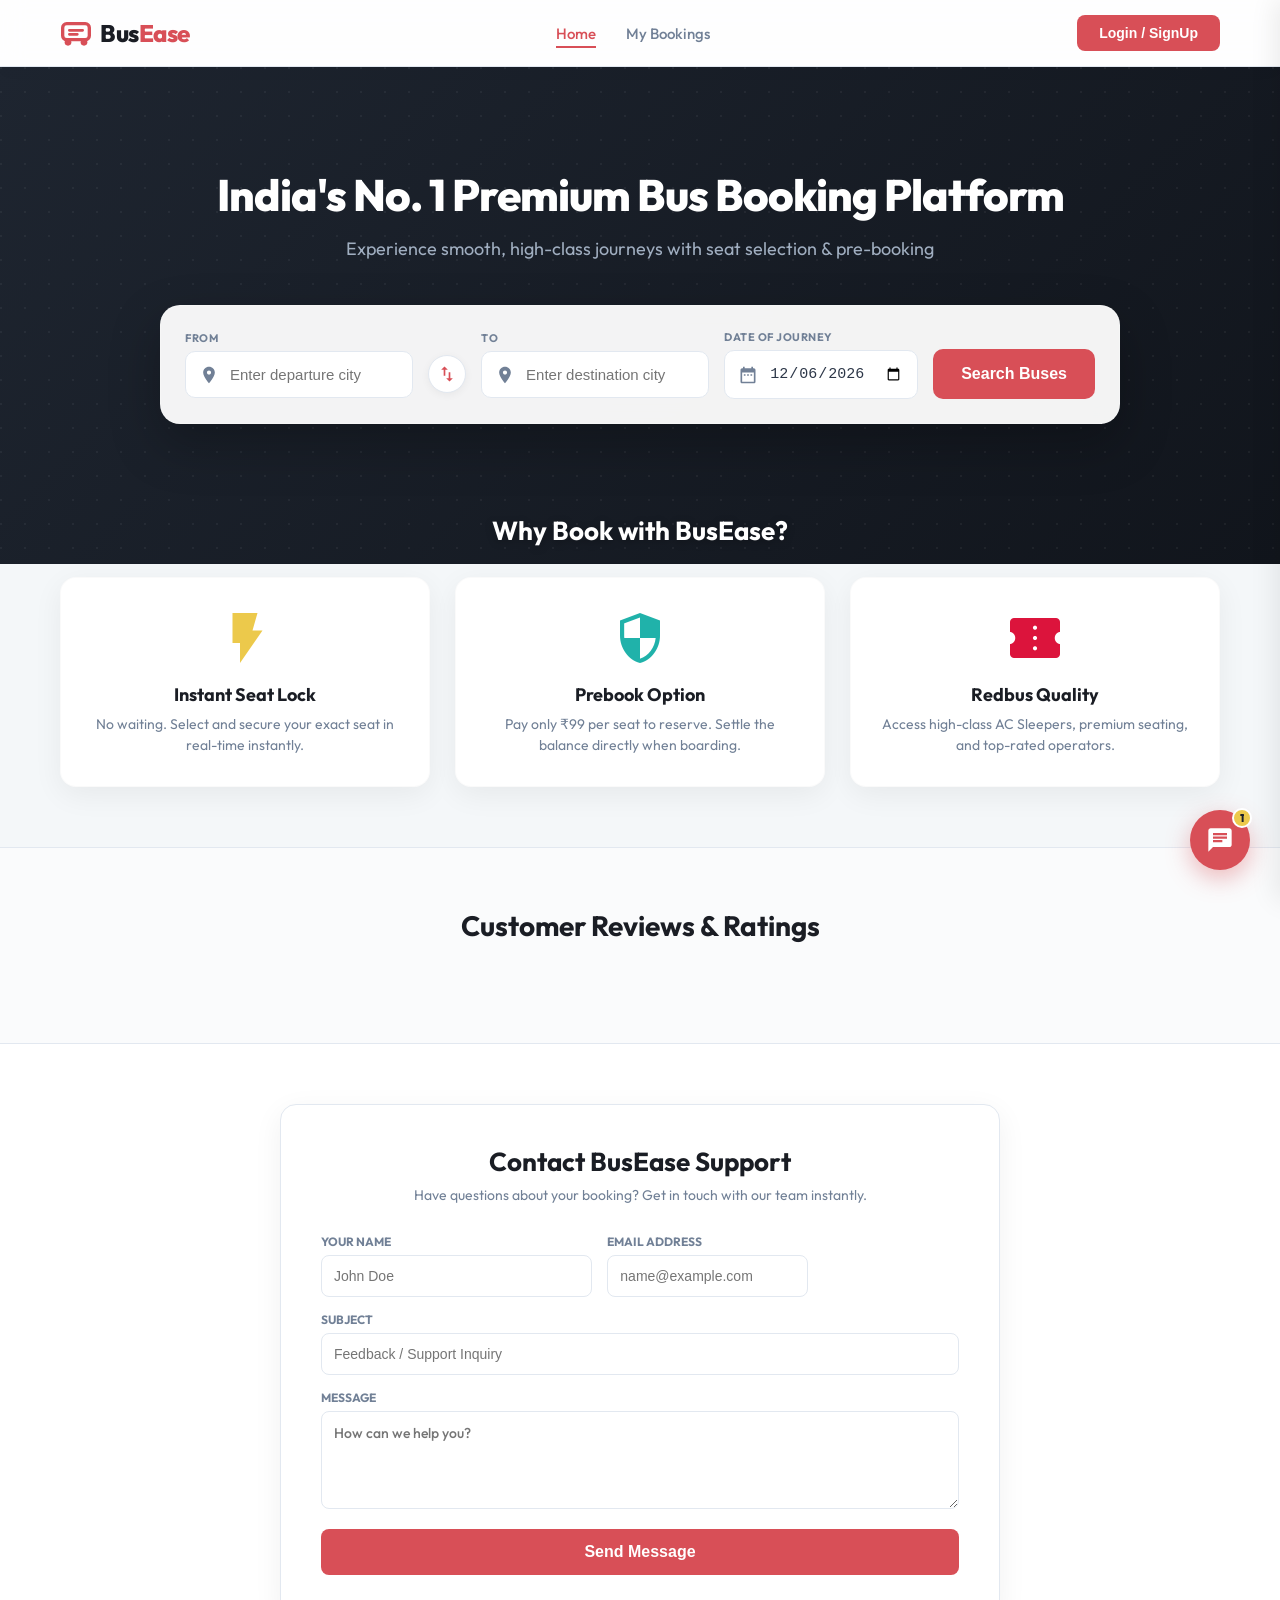
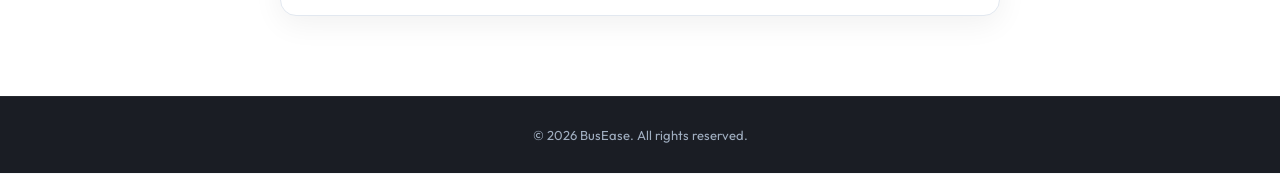
==== commit d20c3dd6: "style: implement responsive hamburger menu drawer for mobile" ====
--- a/src/main/resources/static/index.html
+++ b/src/main/resources/static/index.html
@@ -41,8 +41,42 @@
             <div class="user-menu" id="user-menu-area">
                 <button class="btn btn-primary" onclick="app.openAuthModal('login')">Login / SignUp</button>
             </div>
+
+            <!-- Hamburger Button for Mobile -->
+            <button class="hamburger-btn" onclick="app.toggleMobileDrawer(true)" aria-label="Open menu">
+                <span class="material-symbols-outlined">menu</span>
+            </button>
         </div>
     </header>
+
+    <!-- Mobile Side Drawer -->
+    <div class="mobile-drawer" id="mobile-drawer">
+        <div class="drawer-header">
+            <div class="logo" onclick="app.showView('home'); app.toggleMobileDrawer(false)">
+                <svg viewBox="0 0 24 24" width="28" height="28" class="logo-icon">
+                    <rect x="2" y="5" width="20" height="12" rx="3" fill="none" stroke="currentColor"
+                        stroke-width="2.5" />
+                    <circle cx="6" cy="19" r="2.5" fill="currentColor" />
+                    <circle cx="18" cy="19" r="2.5" fill="currentColor" />
+                    <path d="M7 10h10M7 13h6" stroke="currentColor" stroke-width="2" stroke-linecap="round" />
+                </svg>
+                <span class="logo-text">Bus<span>Ease</span></span>
+            </div>
+            <button class="drawer-close" onclick="app.toggleMobileDrawer(false)" aria-label="Close menu">
+                <span class="material-symbols-outlined">close</span>
+            </button>
+        </div>
+        <nav class="drawer-nav">
+            <a href="#" class="drawer-link active" onclick="app.showView('home'); app.toggleMobileDrawer(false)">Home</a>
+            <a href="#" class="drawer-link" onclick="app.showView('my-bookings'); app.toggleMobileDrawer(false)">My Bookings</a>
+            <a href="#" class="drawer-link admin-link" id="admin-drawer-link" onclick="app.showView('admin-dashboard'); app.toggleMobileDrawer(false)" style="display: none;">Admin Portal</a>
+            <div class="drawer-divider"></div>
+            <div class="drawer-user-area" id="drawer-user-area">
+                <!-- Populated dynamically by JS -->
+            </div>
+        </nav>
+    </div>
+    <div class="drawer-overlay" id="drawer-overlay" onclick="app.toggleMobileDrawer(false)"></div>
 
     <!-- Main Dynamic Content Area -->
     <main id="app-container">
--- a/src/main/resources/static/style.css
+++ b/src/main/resources/static/style.css
@@ -2393,15 +2393,19 @@
 
     /* Header layout */
     .header-container {
-        flex-direction: column;
-        gap: 15px;
-        padding: 15px;
-    }
-
-    .nav-links {
-        gap: 15px;
-        justify-content: center;
-        flex-wrap: wrap;
+        flex-direction: row;
+        justify-content: space-between;
+        align-items: center;
+        padding: 12px 20px;
+    }
+
+    .nav-links,
+    .user-menu {
+        display: none !important;
+    }
+
+    .hamburger-btn {
+        display: flex;
     }
 
     /* Hero section sizing */
@@ -3015,4 +3019,124 @@
         height: 400px;
         bottom: 70px;
     }
+}
+
+/* Mobile Hamburger & Drawer Styles */
+.hamburger-btn {
+    display: none;
+    background: none;
+    border: none;
+    color: var(--secondary);
+    cursor: pointer;
+    padding: 8px;
+    border-radius: 6px;
+    transition: background-color 0.2s ease;
+    align-items: center;
+    justify-content: center;
+}
+
+.hamburger-btn:hover {
+    background-color: rgba(0, 0, 0, 0.05);
+}
+
+.hamburger-btn .material-symbols-outlined {
+    font-size: 28px;
+    color: var(--secondary);
+}
+
+.mobile-drawer {
+    position: fixed;
+    top: 0;
+    right: -280px; /* Hidden offscreen by default */
+    width: 280px;
+    height: 100vh;
+    background: #ffffff;
+    z-index: 1000;
+    box-shadow: -5px 0 25px rgba(0, 0, 0, 0.08);
+    transition: right 0.3s cubic-bezier(0.4, 0, 0.2, 1);
+    display: flex;
+    flex-direction: column;
+    padding: 24px;
+}
+
+.mobile-drawer.active {
+    right: 0;
+}
+
+.drawer-overlay {
+    position: fixed;
+    top: 0;
+    left: 0;
+    width: 100vw;
+    height: 100vh;
+    background: rgba(0, 0, 0, 0.4);
+    z-index: 999;
+    opacity: 0;
+    pointer-events: none;
+    transition: opacity 0.3s ease;
+    backdrop-filter: blur(2px);
+}
+
+.drawer-overlay.active {
+    opacity: 1;
+    pointer-events: auto;
+}
+
+.drawer-header {
+    display: flex;
+    justify-content: space-between;
+    align-items: center;
+    margin-bottom: 30px;
+}
+
+.drawer-close {
+    background: none;
+    border: none;
+    color: var(--text-muted);
+    cursor: pointer;
+    padding: 8px;
+    border-radius: 50%;
+    transition: background-color 0.2s ease;
+    display: flex;
+    align-items: center;
+    justify-content: center;
+}
+
+.drawer-close:hover {
+    background-color: rgba(0, 0, 0, 0.05);
+    color: var(--primary);
+}
+
+.drawer-nav {
+    display: flex;
+    flex-direction: column;
+    gap: 15px;
+}
+
+.drawer-link {
+    text-decoration: none;
+    color: var(--text-muted);
+    font-weight: 500;
+    font-size: 16px;
+    padding: 12px 16px;
+    border-radius: 8px;
+    transition: all 0.2s ease;
+    display: flex;
+    align-items: center;
+}
+
+.drawer-link:hover,
+.drawer-link.active {
+    color: var(--primary);
+    background-color: rgba(216, 79, 87, 0.08);
+}
+
+.drawer-divider {
+    height: 1px;
+    background-color: var(--border-color);
+    margin: 15px 0;
+}
+
+.drawer-user-area {
+    padding: 0 16px;
 }
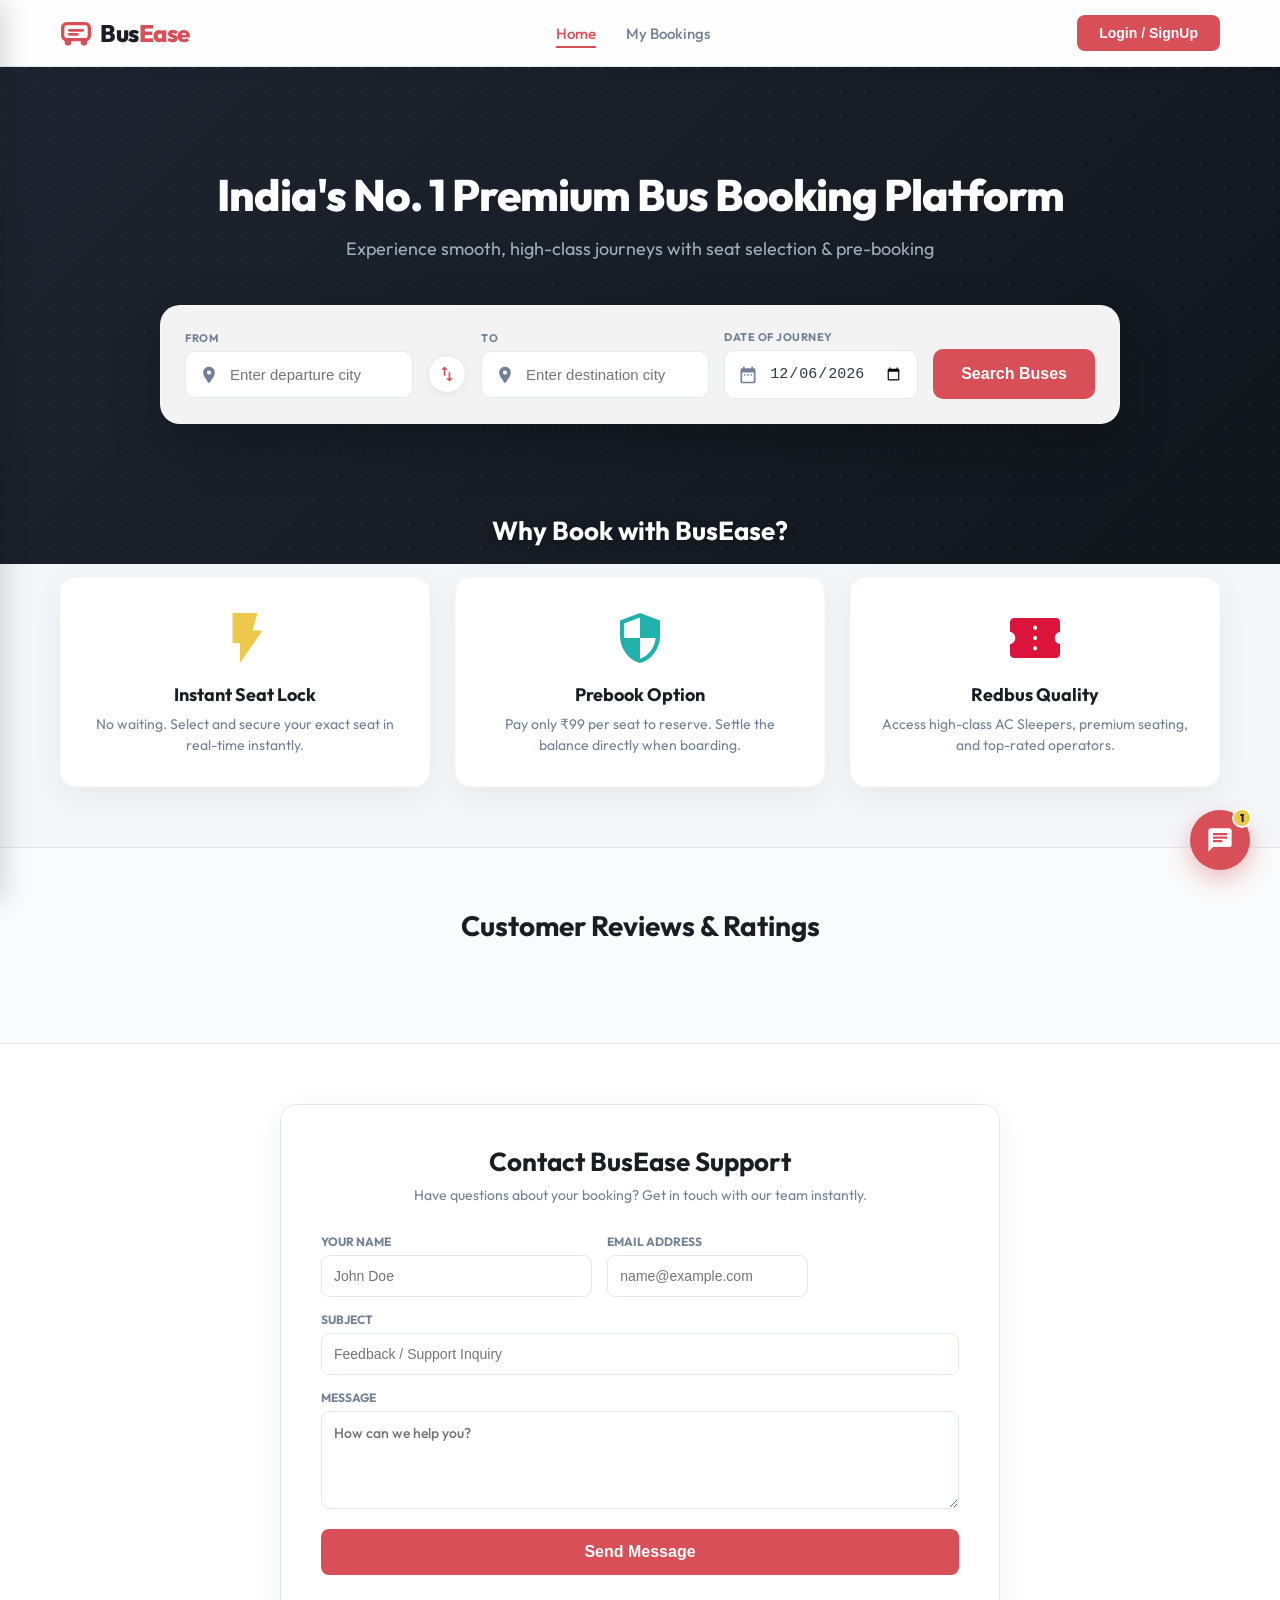
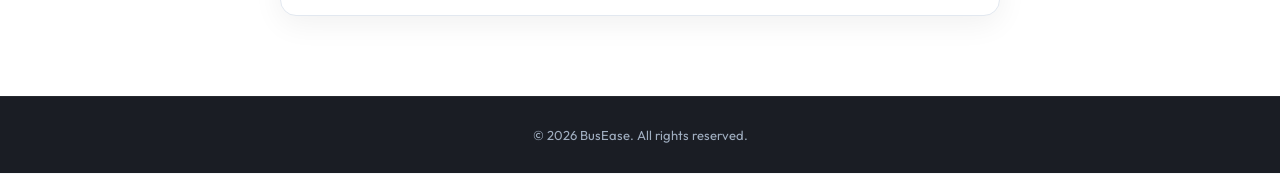
==== commit 07f77aa1: "style: keep horizontal layout from 500px to 768px, stack only under 500px" ====
--- a/src/main/resources/static/index.html
+++ b/src/main/resources/static/index.html
@@ -219,69 +219,74 @@
         <section id="view-results" class="app-view">
             <div class="results-page-container">
                 <!-- Filters Sidebar -->
-                <aside class="filters-sidebar">
-                    <div class="sidebar-header">
-                        <h3>Filters</h3>
-                        <button class="btn-clear-filters" onclick="app.clearFilters()">Clear All</button>
-                    </div>
-
-                    <div class="filter-group">
-                        <h4>Departure Time</h4>
-                        <label class="checkbox-container">Night / Early Morning (12 AM - 6 AM)
-                            <input type="checkbox" value="night" class="filter-time" onchange="app.applyFilters()">
-                            <span class="checkmark"></span>
-                        </label>
-                        <label class="checkbox-container">Morning Session (6 AM - 12 PM)
-                            <input type="checkbox" value="morning" class="filter-time" onchange="app.applyFilters()">
-                            <span class="checkmark"></span>
-                        </label>
-                        <label class="checkbox-container">Afternoon Session (12 PM - 6 PM)
-                            <input type="checkbox" value="afternoon" class="filter-time" onchange="app.applyFilters()">
-                            <span class="checkmark"></span>
-                        </label>
-                        <label class="checkbox-container">Evening Session (6 PM - 12 AM)
-                            <input type="checkbox" value="evening" class="filter-time" onchange="app.applyFilters()">
-                            <span class="checkmark"></span>
-                        </label>
-                    </div>
-
-                    <div class="filter-group">
-                        <h4>Bus Class</h4>
-                        <label class="checkbox-container">AC Sleeper
-                            <input type="checkbox" value="A/C Sleeper" class="filter-type"
-                                onchange="app.applyFilters()">
-                            <span class="checkmark"></span>
-                        </label>
-                        <label class="checkbox-container">AC Seater
-                            <input type="checkbox" value="A/C Seater" class="filter-type" onchange="app.applyFilters()">
-                            <span class="checkmark"></span>
-                        </label>
-                        <label class="checkbox-container">Non-AC Sleeper
-                            <input type="checkbox" value="Non-A/C Sleeper" class="filter-type"
-                                onchange="app.applyFilters()">
-                            <span class="checkmark"></span>
-                        </label>
-                        <label class="checkbox-container">Non-AC Seater
-                            <input type="checkbox" value="Non-A/C Seater" class="filter-type"
-                                onchange="app.applyFilters()">
-                            <span class="checkmark"></span>
-                        </label>
-                    </div>
-
-                    <div class="filter-group">
-                        <h4>Bus Operators</h4>
-                        <div id="operator-filter-list">
-                            <!-- Populated dynamically -->
-                        </div>
-                    </div>
-
-                    <div class="filter-group">
-                        <h4>Price Range</h4>
-                        <input type="range" id="filter-price-slider" min="300" max="3000" step="50" value="3000"
-                            oninput="app.updatePriceDisplay(this.value)" onchange="app.applyFilters()">
-                        <div class="price-display-wrapper">
-                            <span>₹300</span>
-                            <span id="price-limit-label">₹3000</span>
+                <aside class="filters-sidebar" id="filters-sidebar">
+                    <div class="sidebar-header" onclick="app.toggleMobileFilters()">
+                        <div class="sidebar-title-group" style="display: flex; align-items: center; gap: 8px;">
+                            <h3>Filters</h3>
+                            <span class="material-symbols-outlined filter-expand-icon" style="transition: transform 0.3s ease;">expand_more</span>
+                        </div>
+                        <button class="btn-clear-filters" onclick="event.stopPropagation(); app.clearFilters()">Clear All</button>
+                    </div>
+
+                    <div class="filter-content-wrapper" id="filter-content-wrapper">
+                        <div class="filter-group">
+                            <h4>Departure Time</h4>
+                            <label class="checkbox-container">Night / Early Morning (12 AM - 6 AM)
+                                <input type="checkbox" value="night" class="filter-time" onchange="app.applyFilters()">
+                                <span class="checkmark"></span>
+                            </label>
+                            <label class="checkbox-container">Morning Session (6 AM - 12 PM)
+                                <input type="checkbox" value="morning" class="filter-time" onchange="app.applyFilters()">
+                                <span class="checkmark"></span>
+                            </label>
+                            <label class="checkbox-container">Afternoon Session (12 PM - 6 PM)
+                                <input type="checkbox" value="afternoon" class="filter-time" onchange="app.applyFilters()">
+                                <span class="checkmark"></span>
+                            </label>
+                            <label class="checkbox-container">Evening Session (6 PM - 12 AM)
+                                <input type="checkbox" value="evening" class="filter-time" onchange="app.applyFilters()">
+                                <span class="checkmark"></span>
+                            </label>
+                        </div>
+
+                        <div class="filter-group">
+                            <h4>Bus Class</h4>
+                            <label class="checkbox-container">AC Sleeper
+                                <input type="checkbox" value="A/C Sleeper" class="filter-type"
+                                    onchange="app.applyFilters()">
+                                <span class="checkmark"></span>
+                            </label>
+                            <label class="checkbox-container">AC Seater
+                                <input type="checkbox" value="A/C Seater" class="filter-type" onchange="app.applyFilters()">
+                                <span class="checkmark"></span>
+                            </label>
+                            <label class="checkbox-container">Non-AC Sleeper
+                                <input type="checkbox" value="Non-A/C Sleeper" class="filter-type"
+                                    onchange="app.applyFilters()">
+                                <span class="checkmark"></span>
+                            </label>
+                            <label class="checkbox-container">Non-AC Seater
+                                <input type="checkbox" value="Non-A/C Seater" class="filter-type"
+                                    onchange="app.applyFilters()">
+                                <span class="checkmark"></span>
+                            </label>
+                        </div>
+
+                        <div class="filter-group">
+                            <h4>Bus Operators</h4>
+                            <div id="operator-filter-list">
+                                <!-- Populated dynamically -->
+                            </div>
+                        </div>
+
+                        <div class="filter-group">
+                            <h4>Price Range</h4>
+                            <input type="range" id="filter-price-slider" min="300" max="3000" step="50" value="3000"
+                                oninput="app.updatePriceDisplay(this.value)" onchange="app.applyFilters()">
+                            <div class="price-display-wrapper">
+                                <span>₹300</span>
+                                <span id="price-limit-label">₹3000</span>
+                            </div>
                         </div>
                     </div>
                 </aside>
--- a/src/main/resources/static/style.css
+++ b/src/main/resources/static/style.css
@@ -422,13 +422,13 @@
 }
 
 .feature-icon.icon-security {
-    color:lightseagreen;
-    font-size:60px;
+    color: lightseagreen;
+    font-size: 60px;
 }
 
 .feature-icon.icon-quality {
     color: crimson;
-    font-size:60px;
+    font-size: 60px;
 }
 
 .feature-card h3 {
@@ -476,6 +476,10 @@
 .sidebar-header h3 {
     font-size: 18px;
     font-weight: 700;
+}
+
+.filter-expand-icon {
+    display: none;
 }
 
 .btn-clear-filters {
@@ -616,11 +620,30 @@
 }
 
 .bus-card-primary-info {
-    padding: 24px;
-    display: grid;
-    grid-template-columns: 1.5fr 1.2fr 1fr 1fr 1fr;
-    align-items: center;
-    gap: 15px;
+    padding: 20px 24px;
+    display: flex;
+    flex-direction: row;
+    justify-content: space-between;
+    align-items: center;
+    gap: 30px;
+}
+
+.journey-details-flex {
+    flex: 1.5;
+    display: flex;
+    justify-content: space-around;
+    align-items: center;
+    border-left: 1px dashed var(--border-color);
+    border-right: 1px dashed var(--border-color);
+    padding: 0 30px;
+    gap: 20px;
+}
+
+.operator-details {
+    flex: 1;
+    display: flex;
+    flex-direction: column;
+    align-items: flex-start;
 }
 
 .operator-details h3 {
@@ -705,6 +728,10 @@
 }
 
 .price-details {
+    flex: 1;
+    display: flex;
+    flex-direction: column;
+    align-items: flex-end;
     text-align: right;
 }
 
@@ -2325,6 +2352,12 @@
 /* ================= RESPONSIVE VIEWPORTS SYSTEM ================= */
 
 /* Tablet & Mobile (max-width: 1024px) */
+@media (max-width:2560px) {
+    .hamburger-btn {
+        display: none;
+    }
+}
+
 @media (max-width: 1024px) {
 
     .header-container,
@@ -2347,6 +2380,38 @@
 
     .filters-sidebar {
         width: 100%;
+        cursor: pointer;
+        padding: 16px 20px;
+    }
+
+    .filters-sidebar .sidebar-header {
+        margin-bottom: 0;
+        border-bottom: none;
+        padding-bottom: 0;
+    }
+
+    .filters-sidebar.expanded .sidebar-header {
+        margin-bottom: 20px;
+        border-bottom: 1px solid var(--border-color);
+        padding-bottom: 15px;
+    }
+
+    .filter-content-wrapper {
+        display: none;
+        text-align: left;
+    }
+
+    .filters-sidebar.expanded .filter-content-wrapper {
+        display: block;
+    }
+
+    .filters-sidebar.expanded .filter-expand-icon {
+        transform: rotate(180deg);
+    }
+
+    .filter-expand-icon {
+        display: inline-block !important;
+        color: var(--text-muted);
     }
 
     /* Interactive Seating layout stacking */
@@ -2364,6 +2429,10 @@
     .booking-page-container {
         grid-template-columns: 1fr;
         gap: 20px;
+    }
+
+    .hamburger-btn {
+        display: none;
     }
 
     .booking-right {
@@ -2405,7 +2474,8 @@
     }
 
     .hamburger-btn {
-        display: flex;
+
+        display: block;
     }
 
     /* Hero section sizing */
@@ -2453,27 +2523,11 @@
         gap: 15px;
     }
 
-    /* Bus card layout reorganization */
-    .bus-card-primary-info {
-        grid-template-columns: 1fr;
-        gap: 15px;
-        text-align: center;
-        padding: 20px;
-    }
-
-    .price-details {
-        text-align: center;
-        display: flex;
-        flex-direction: column;
-        align-items: center;
-        border-top: 1px solid var(--border-color);
-        padding-top: 15px;
-        margin-top: 5px;
-    }
+
 
     .bus-card-action-bar {
-        justify-content: center;
-        padding: 10px 20px;
+        justify-content: stretch;
+        padding: 10px 16px;
     }
 
     .bus-card-action-bar button {
@@ -2560,6 +2614,45 @@
 
     .admin-table {
         min-width: 800px;
+    }
+}
+
+/* Mobile Devices (max-width: 499px) - Vertical Stacked Ticket Layout */
+@media (max-width: 499px) {
+    .bus-card-primary-info {
+        display: flex;
+        flex-direction: column;
+        align-items: stretch;
+        padding: 16px;
+        gap: 14px;
+    }
+
+    .journey-details-flex {
+        display: flex;
+        justify-content: space-between;
+        align-items: center;
+        width: 100%;
+        border-left: none;
+        border-right: none;
+        border-top: 1px dashed var(--border-color);
+        border-bottom: 1px dashed var(--border-color);
+        padding: 12px 0;
+        gap: 15px;
+    }
+
+    .price-details {
+        display: flex;
+        flex-direction: row;
+        justify-content: space-between;
+        align-items: center;
+        width: 100%;
+        border: none !important;
+        padding: 0 !important;
+        margin: 0 !important;
+    }
+
+    .price-details .rating-badge {
+        margin: 0 10px !important;
     }
 }
 
@@ -3023,7 +3116,7 @@
 
 /* Mobile Hamburger & Drawer Styles */
 .hamburger-btn {
-    display: none;
+    /* display: none; */
     background: none;
     border: none;
     color: var(--secondary);
@@ -3047,20 +3140,20 @@
 .mobile-drawer {
     position: fixed;
     top: 0;
-    right: -280px; /* Hidden offscreen by default */
+    left: -280px;
     width: 280px;
     height: 100vh;
-    background: #ffffff;
+    background: var(--secondary);
     z-index: 1000;
-    box-shadow: -5px 0 25px rgba(0, 0, 0, 0.08);
-    transition: right 0.3s cubic-bezier(0.4, 0, 0.2, 1);
+    box-shadow: 5px 0 25px rgba(0, 0, 0, 0.15);
+    transition: left 0.3s cubic-bezier(0.4, 0, 0.2, 1);
     display: flex;
     flex-direction: column;
     padding: 24px;
 }
 
 .mobile-drawer.active {
-    right: 0;
+    left: 0;
 }
 
 .drawer-overlay {
@@ -3087,24 +3180,30 @@
     justify-content: space-between;
     align-items: center;
     margin-bottom: 30px;
+    border-bottom: 1px solid rgba(255, 255, 255, 0.1);
+    padding-bottom: 15px;
+}
+
+.drawer-header .logo-text {
+    color: #ffffff;
 }
 
 .drawer-close {
     background: none;
     border: none;
-    color: var(--text-muted);
+    color: rgba(255, 255, 255, 0.7);
     cursor: pointer;
     padding: 8px;
     border-radius: 50%;
-    transition: background-color 0.2s ease;
+    transition: background-color 0.2s ease, color 0.2s ease;
     display: flex;
     align-items: center;
     justify-content: center;
 }
 
 .drawer-close:hover {
-    background-color: rgba(0, 0, 0, 0.05);
-    color: var(--primary);
+    background-color: rgba(255, 255, 255, 0.1);
+    color: #ffffff;
 }
 
 .drawer-nav {
@@ -3115,7 +3214,7 @@
 
 .drawer-link {
     text-decoration: none;
-    color: var(--text-muted);
+    color: rgba(255, 255, 255, 0.8);
     font-weight: 500;
     font-size: 16px;
     padding: 12px 16px;
@@ -3123,20 +3222,32 @@
     transition: all 0.2s ease;
     display: flex;
     align-items: center;
+    text-transform: uppercase;
+    /* Uppercase text matching Image 2 */
 }
 
 .drawer-link:hover,
 .drawer-link.active {
-    color: var(--primary);
-    background-color: rgba(216, 79, 87, 0.08);
+    color: #ffffff;
+    background-color: rgba(255, 255, 255, 0.08);
 }
 
 .drawer-divider {
     height: 1px;
-    background-color: var(--border-color);
+    background-color: rgba(255, 255, 255, 0.1);
     margin: 15px 0;
 }
 
 .drawer-user-area {
     padding: 0 16px;
+}
+
+.drawer-user-area .btn-primary {
+    width: 100%;
+    text-align: center;
+    justify-content: center;
+}
+
+.drawer-user-area .user-profile-menu span {
+    color: #ffffff !important;
 }
